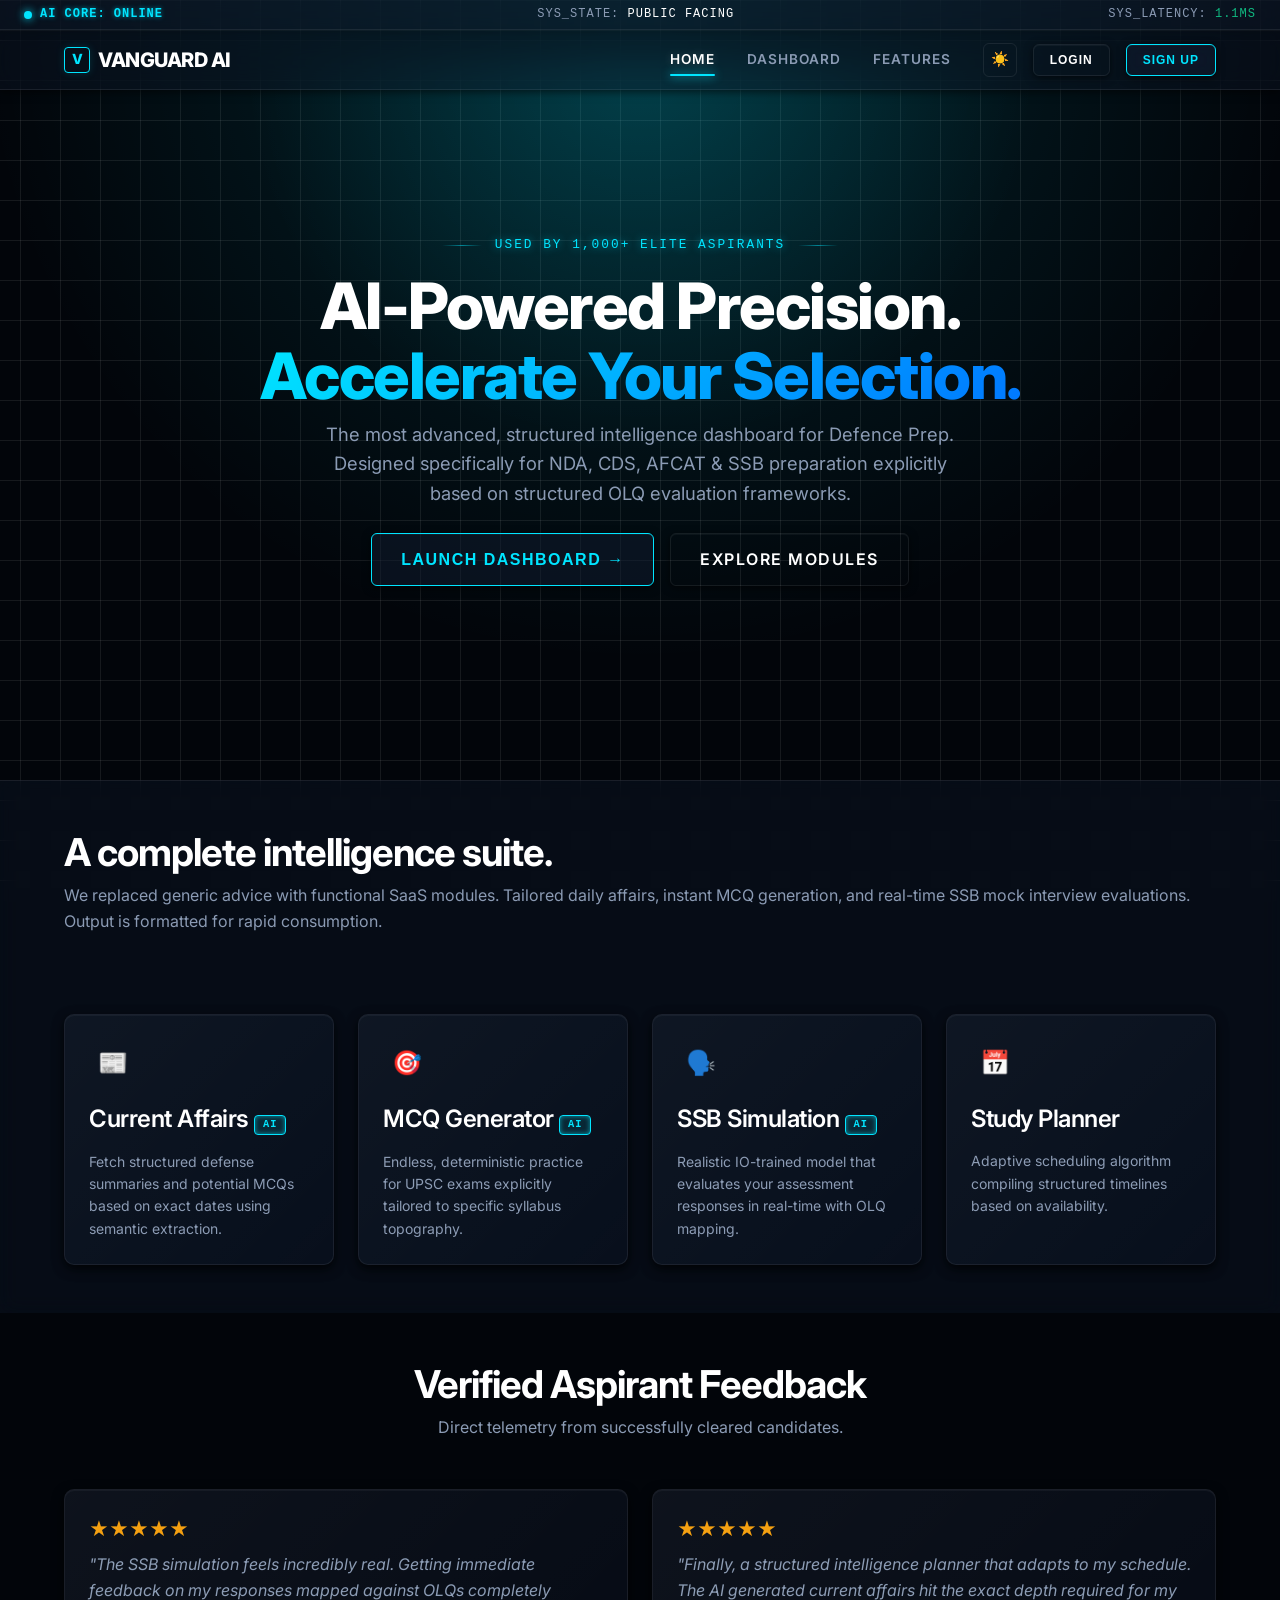
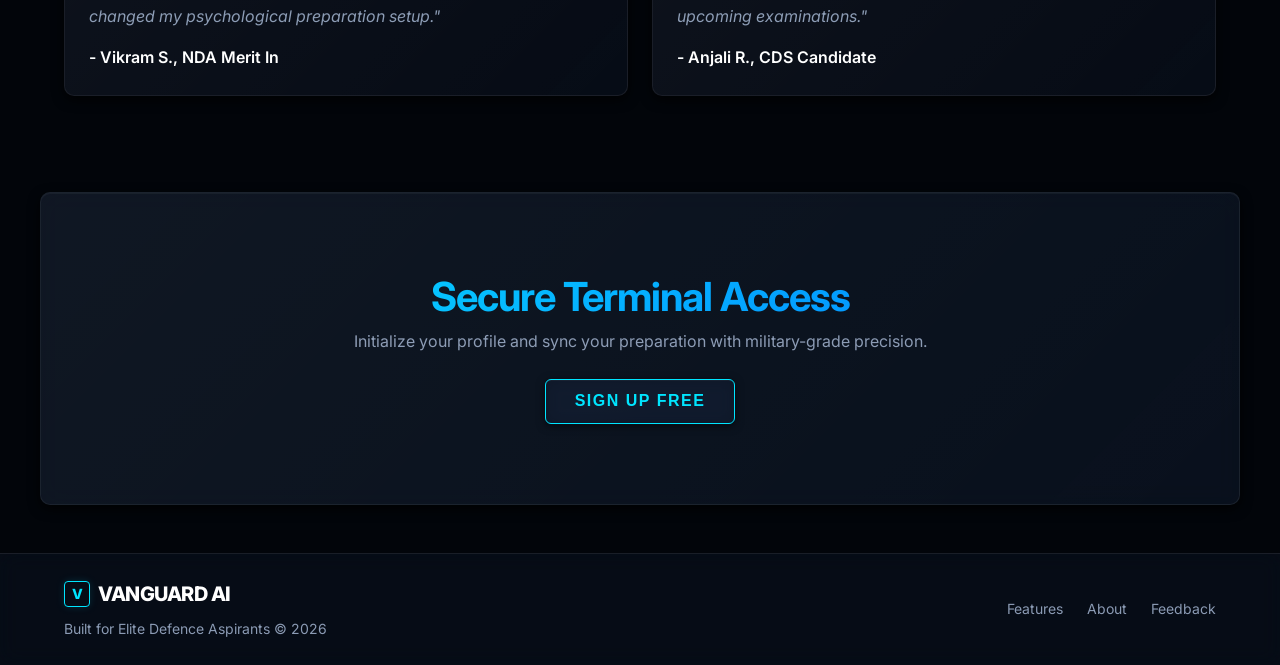
==== index.html @ e6aac175 "added full website files" ====
<!DOCTYPE html>
<html lang="en" data-theme="dark">
<head>
    <meta charset="UTF-8">
    <meta name="viewport" content="width=device-width, initial-scale=1.0">
    <title>Vanguard AI - SaaS Product</title>
    <meta name="description" content="AI-Powered Defence Exam Preparation dashboard.">
    <!-- Google Fonts -->
    <link rel="preconnect" href="https://fonts.googleapis.com">
    <link rel="preconnect" href="https://fonts.gstatic.com" crossorigin>
    <link href="https://fonts.googleapis.com/css2?family=Inter:wght@400;500;600;700;800&display=swap" rel="stylesheet">
    <link rel="stylesheet" href="css/style.css">
    <link rel="stylesheet" href="css/components.css">
    <!-- We will use a dedicated auth.css or append to components.css for modal styles -->
    <script>
        const theme = localStorage.getItem('vanguard_theme') || 'dark';
        document.documentElement.setAttribute('data-theme', theme);
    </script>
</head>
<body>
    <!-- System Status Bar -->
    <div class="system-status-bar" id="sys-status-bar">
        <div class="status-indicator">
            <div class="status-dot"></div>
            AI CORE: ONLINE
        </div>
        <div id="top-bar-mode">SYS_STATE: <span style="color: #fff">PUBLIC FACING</span></div>
        <div>SYS_LATENCY: <span style="color:var(--color-success)">1.1MS</span></div>
    </div>

    <header class="navbar">
        <div class="container navbar-inner">
            <a href="index.html" class="logo">
                <span class="logo-icon">V</span> Vanguard AI
            </a>
            <div class="flex-center" style="gap: 2rem;">
                <nav class="nav-links">
                    <a href="index.html" class="active">Home</a>
                    <a href="#" onclick="openAuthModal('login')">Dashboard</a>
                    <a href="#features">Features</a>
                </nav>
                <div class="flex-center" style="gap: 1rem;">
                    <button id="theme-toggle" class="theme-toggle-btn" aria-label="Toggle Dark/Light Mode">☀️</button>
                    <button onclick="openAuthModal('login')" class="btn btn-outline btn-sm">Login</button>
                    <button onclick="openAuthModal('signup')" class="btn btn-primary btn-sm">Sign Up</button>
                    <button class="menu-toggle" aria-label="Toggle menu" id="mobile-menu-btn">
                        <span></span><span></span><span></span>
                    </button>
                </div>
            </div>
        </div>
    </header>

    <!-- Mobile Nav -->
    <nav class="nav-mobile" id="mobile-nav">
        <a href="index.html" class="active">Home</a>
        <a href="#features">Features</a>
        <button onclick="openAuthModal('login')" class="btn btn-outline mt-sm text-center">Login</button>
    </nav>

    <!-- AUTHENTICATION & ONBOARDING MODALS -->
    <div id="auth-overlay" class="auth-overlay hidden">
        
        <!-- Login Modal -->
        <div id="login-modal" class="auth-modal card hidden">
            <button class="modal-close" onclick="closeAuthModal()">✕</button>
            <h2 class="text-gradient text-center" style="font-size: 2rem;">Access Terminal</h2>
            <p class="text-muted text-center mb-md text-sm">Secure authorization required.</p>
            <form id="login-form">
                <div class="form-group">
                    <label class="form-label" for="login-name">Applicant Name</label>
                    <input type="text" id="login-name" class="form-control" placeholder="Enter your registered name" required>
                </div>
                <button type="submit" class="btn btn-primary" style="width: 100%;">Authenticate &rarr;</button>
            </form>
            <p class="text-center text-sm text-muted mt-sm">Don't have clearance? <a href="#" class="text-accent" onclick="switchModal('signup')">Request Access</a></p>
        </div>

        <!-- Signup Modal (Step 1: Bio) -->
        <div id="signup-modal" class="auth-modal card hidden">
            <button class="modal-close" onclick="closeAuthModal()">✕</button>
            <div class="onboarding-progress">
                <div class="progress-step active"></div>
                <div class="progress-step"></div>
                <div class="progress-step"></div>
            </div>
            <h2 class="text-gradient text-center" style="font-size: 1.8rem;">Initialize Profile</h2>
            <p class="text-muted text-center mb-md text-sm">Step 1: Identity & Target Authorization</p>
            <form id="signup-form">
                <div class="form-group">
                    <label class="form-label" for="signup-name">Applicant Name</label>
                    <input type="text" id="signup-name" class="form-control" placeholder="Vikram S." required>
                </div>
                <div class="form-group">
                    <label class="form-label" for="signup-exam">Primary Target Exam</label>
                    <select id="signup-exam" class="form-control">
                        <option>NDA</option>
                        <option>CDS</option>
                        <option>AFCAT</option>
                        <option>CAPF</option>
                    </select>
                </div>
                <div class="form-group mt-sm text-right">
                    <button type="button" class="btn btn-primary" onclick="nextOnboardingStep(2)">Proceed &rarr;</button>
                </div>
            </form>
            <p class="text-center text-sm text-muted mt-sm">Already active? <a href="#" class="text-accent" onclick="switchModal('login')">Authenticate</a></p>
        </div>

        <!-- Signup Modal (Step 2: Focus & Level) -->
        <div id="onboarding-step-2" class="auth-modal card hidden">
            <button class="modal-close" onclick="closeAuthModal()">✕</button>
            <div class="onboarding-progress">
                <div class="progress-step active"></div>
                <div class="progress-step active"></div>
                <div class="progress-step"></div>
            </div>
            <h2 class="text-gradient text-center" style="font-size: 1.8rem;">Parameters</h2>
            <p class="text-muted text-center mb-md text-sm">Step 2: Current Level & Focus Area</p>
            
            <div class="form-group">
                <label class="form-label">Current Proficiency Level</label>
                <select id="signup-level" class="form-control">
                    <option>Beginner (Just starting)</option>
                    <option>Intermediate (Prepared somewhat)</option>
                    <option>Advanced (Testing phase)</option>
                </select>
            </div>
            <div class="form-group">
                <label class="form-label">Primary Goal Focus</label>
                <select id="signup-focus" class="form-control">
                    <option>Written Exam Supremacy</option>
                    <option>SSB Interview Mastery</option>
                    <option>Balanced Preparation</option>
                </select>
            </div>
            <div class="flex-between mt-sm">
                <button type="button" class="btn btn-outline" onclick="nextOnboardingStep(1)">&larr; Back</button>
                <button type="button" class="btn btn-primary" onclick="nextOnboardingStep(3)">Proceed &rarr;</button>
            </div>
        </div>

        <!-- Signup Modal (Step 3: Finish) -->
        <div id="onboarding-step-3" class="auth-modal card hidden">
            <div class="onboarding-progress">
                <div class="progress-step active"></div>
                <div class="progress-step active"></div>
                <div class="progress-step active"></div>
            </div>
            <h2 class="text-gradient text-center" style="font-size: 1.8rem;">Finalize Sync</h2>
            <p class="text-muted text-center mb-md text-sm">Step 3: Daily Commitment</p>
            
            <div class="form-group">
                <label class="form-label">Study Commitment (Hours/Day)</label>
                <input type="number" id="signup-time" class="form-control" placeholder="e.g. 4" min="1" max="16" value="4">
            </div>
            <div class="flex-between mt-sm">
                <button type="button" class="btn btn-outline" onclick="nextOnboardingStep(2)">&larr; Back</button>
                <button type="button" class="btn btn-primary" onclick="finalizeSignup()">Launch System &rarr;</button>
            </div>
        </div>

        <!-- Loading / Redirect State -->
        <div id="auth-loader" class="auth-modal card hidden text-center" style="padding: var(--space-xl) var(--space-md);">
            <div class="futuristic-loader-container" style="gap: 1rem;">
                <div class="hex-spinner" style="margin: 0 auto;"></div>
                <h3 id="auth-status-text" class="text-accent" style="margin-top: 1.5rem; letter-spacing: 2px;">Setting up your dashboard<span class="loader-dots"></span></h3>
            </div>
        </div>

    </div>

    <main class="min-h-screen">
        <!-- Hero Section -->
        <section class="section hero-wrapper flex-center" style="min-height: 80vh;">
            <div class="hero-glow"></div>
            <div class="container text-center fade-in-section">
                <!-- Trust & Credibility -->
                <div class="trust-line fade-in-section">Used by 1,000+ Elite Aspirants</div>
                
                <h1 class="hero-title fade-in-section" style="transition-delay: 100ms;">
                    AI-Powered Precision.<br>
                    <span class="text-gradient">Accelerate Your Selection.</span>
                </h1>
                
                <p class="hero-subtitle fade-in-section" style="transition-delay: 200ms;">
                    The most advanced, structured intelligence dashboard for Defence Prep. Designed specifically for NDA, CDS, AFCAT & SSB preparation explicitly based on structured OLQ evaluation frameworks.
                </p>
                
                <div class="fade-in-section" style="transition-delay: 300ms; margin-bottom: var(--space-xl); display: flex; gap: 1rem; justify-content: center;">
                    <button onclick="openAuthModal('signup')" class="btn btn-primary btn-lg">Launch Dashboard &rarr;</button>
                    <a href="#features" class="btn btn-outline btn-lg">Explore Modules</a>
                </div>
            </div>
        </section>

        <!-- Product Preview / Modules -->
        <section id="features" class="section bg-light border-top">
            <div class="container fade-in-section">
                <div class="split-layout align-center mb-xl">
                    <div class="split-col">
                        <h2 class="section-title">A complete intelligence suite.</h2>
                        <p class="text-muted">We replaced generic advice with functional SaaS modules. Tailored daily affairs, instant MCQ generation, and real-time SSB mock interview evaluations. Output is formatted for rapid consumption.</p>
                    </div>
                </div>

                <div class="grid grid-4 fade-in-section">
                    <div class="card card-hover" onclick="openAuthModal('login')">
                        <div class="icon-wrapper module-icon mb-sm">📰</div>
                        <h3>Current Affairs <span class="badge badge-beta">AI</span></h3>
                        <p class="text-muted text-sm mt-sm">Fetch structured defense summaries and potential MCQs based on exact dates using semantic extraction.</p>
                    </div>
                    
                    <div class="card card-hover" onclick="openAuthModal('login')">
                        <div class="icon-wrapper module-icon mb-sm">🎯</div>
                        <h3>MCQ Generator <span class="badge badge-beta">AI</span></h3>
                        <p class="text-muted text-sm mt-sm">Endless, deterministic practice for UPSC exams explicitly tailored to specific syllabus topography.</p>
                    </div>
                    
                    <div class="card card-hover" onclick="openAuthModal('login')">
                        <div class="icon-wrapper module-icon mb-sm">🗣️</div>
                        <h3>SSB Simulation <span class="badge badge-beta">AI</span></h3>
                        <p class="text-muted text-sm mt-sm">Realistic IO-trained model that evaluates your assessment responses in real-time with OLQ mapping.</p>
                    </div>
                    
                    <div class="card card-hover" onclick="openAuthModal('login')">
                        <div class="icon-wrapper module-icon mb-sm">📅</div>
                        <h3>Study Planner</h3>
                        <p class="text-muted text-sm mt-sm">Adaptive scheduling algorithm compiling structured timelines based on availability.</p>
                    </div>
                </div>
            </div>
        </section>

        <!-- Testimonials (Trust & Credibility) -->
        <section class="section text-center">
            <div class="container fade-in-section">
                <div class="mb-lg">
                    <h2 class="section-title">Verified Aspirant Feedback</h2>
                    <p class="text-muted">Direct telemetry from successfully cleared candidates.</p>
                </div>
                <div class="grid grid-2 text-left">
                    <div class="card border-top">
                        <div style="color: var(--color-warning); font-size: 1.2rem; margin-bottom: 0.5rem;">★★★★★</div>
                        <p class="text-muted" style="font-size: 1rem; font-style: italic; margin-bottom: 1rem;">"The SSB simulation feels incredibly real. Getting immediate feedback on my responses mapped against OLQs completely changed my psychological preparation setup."</p>
                        <p class="text-text font-weight-600">- Vikram S., NDA Merit In</p>
                    </div>
                    <div class="card border-top">
                        <div style="color: var(--color-warning); font-size: 1.2rem; margin-bottom: 0.5rem;">★★★★★</div>
                        <p class="text-muted" style="font-size: 1rem; font-style: italic; margin-bottom: 1rem;">"Finally, a structured intelligence planner that adapts to my schedule. The AI generated current affairs hit the exact depth required for my upcoming examinations."</p>
                        <p class="text-text font-weight-600">- Anjali R., CDS Candidate</p>
                    </div>
                </div>
            </div>
        </section>
        
        <!-- Final CTA -->
        <section class="section text-center">
            <div class="container fade-in-section card" style="padding: var(--space-xl) var(--space-sm); border: 1px solid var(--color-border); background: var(--color-primary-light);">
                <h2 class="section-title text-gradient" style="font-size: 2.5rem;">Secure Terminal Access</h2>
                <p class="text-muted max-w-lg mx-auto mb-md">Initialize your profile and sync your preparation with military-grade precision.</p>
                <div>
                    <button onclick="openAuthModal('signup')" class="btn btn-primary btn-lg">Sign Up Free</button>
                </div>
            </div>
        </section>
    </main>

    <footer class="footer">
        <div class="container flex-between" style="flex-wrap: wrap; gap: var(--space-md);">
            <div>
                <a href="index.html" class="logo" style="margin-bottom: 0.5rem;">
                    <span class="logo-icon">V</span> Vanguard AI
                </a>
                <p class="text-muted text-sm border-0">Built for Elite Defence Aspirants &copy; 2026</p>
            </div>
            <div class="flex-center" style="gap: 1.5rem;">
                <a href="#features" class="text-muted text-sm">Features</a>
                <a href="about.html" class="text-muted text-sm">About</a>
                <a href="feedback.html" class="text-muted text-sm">Feedback</a>
            </div>
        </div>
    </footer>

    <script src="js/auth.js"></script>
    <script>
        // Modal & Navigation Logic specifically for landing page setup
        // Uses Auth controller from auth.js
        document.addEventListener('DOMContentLoaded', () => {
            // Check if user is already logged in, change CTA buttons if so
            const user = window.VanguardAuth.getUser();
            if(user) {
                // Adjust navbar
                const dashLinks = document.querySelectorAll('a[onclick*="openAuthModal"], button[onclick*="openAuthModal"]');
                dashLinks.forEach(link => {
                    link.onclick = null;
                    if(link.tagName === 'A') {
                        link.href = 'features.html';
                        if(link.textContent.includes('Dashboard')) link.textContent = 'Enter System';
                    } else if(link.tagName === 'BUTTON') {
                        link.onclick = () => window.location.href = 'features.html';
                        link.textContent = 'Enter Dashboard';
                    }
                });
            }
        });

        const overlay = document.getElementById('auth-overlay');
        const loginModal = document.getElementById('login-modal');
        const signupModal = document.getElementById('signup-modal');
        const step2Modal = document.getElementById('onboarding-step-2');
        const step3Modal = document.getElementById('onboarding-step-3');
        const loaderModal = document.getElementById('auth-loader');

        function openAuthModal(type) {
            overlay.classList.remove('hidden');
            hideAllModals();
            if (type === 'login') loginModal.classList.remove('hidden');
            if (type === 'signup') signupModal.classList.remove('hidden');
        }

        function closeAuthModal() {
            overlay.classList.add('hidden');
            hideAllModals();
        }

        function switchModal(type) {
            hideAllModals();
            if (type === 'login') loginModal.classList.remove('hidden');
            if (type === 'signup') signupModal.classList.remove('hidden');
        }

        function hideAllModals() {
            loginModal.classList.add('hidden');
            signupModal.classList.add('hidden');
            step2Modal.classList.add('hidden');
            step3Modal.classList.add('hidden');
            loaderModal.classList.add('hidden');
        }

        function nextOnboardingStep(step) {
            hideAllModals();
            if (step === 1) signupModal.classList.remove('hidden');
            if (step === 2) step2Modal.classList.remove('hidden');
            if (step === 3) step3Modal.classList.remove('hidden');
        }

        function finalizeSignup() {
            const name = document.getElementById('signup-name').value || 'Aspirant';
            const exam = document.getElementById('signup-exam').value || 'NDA';
            const level = document.getElementById('signup-level').value || 'Intermediate';
            const focus = document.getElementById('signup-focus').value || 'Written Exam';
            const time = document.getElementById('signup-time').value || 4;

            const userData = {
                name: name,
                exam: exam,
                level: level,
                goal: focus,
                studyTime: time,
                lastModule: null
            };

            window.VanguardAuth.signup(userData);
            
            hideAllModals();
            window.VanguardAuth.redirectWithLoading('features.html', 'auth-overlay', 'auth-status-text', () => {
                loaderModal.classList.remove('hidden');
            });
        }

        document.getElementById('login-form').addEventListener('submit', (e) => {
            e.preventDefault();
            const name = document.getElementById('login-name').value;
            if(window.VanguardAuth.login(name)) {
                hideAllModals();
                window.VanguardAuth.redirectWithLoading('features.html', 'auth-overlay', 'auth-status-text', () => {
                   loaderModal.classList.remove('hidden');
                });
            } else {
                alert('No profile found. Re-routing to initialization.');
                switchModal('signup');
            }
        });
        
    </script>
    <script src="js/main.js"></script>
</body>
</html>
---- css/style.css ----
/* Vanguard AI Prep - Premium Global Styles */

:root {
    /* Colors - Dark Mode Default (Premium Defence AI SaaS) */
    --color-primary: #040914; 
    --color-primary-light: rgba(16, 28, 49, 0.5); 
    --color-primary-lighter: rgba(26, 44, 73, 0.7);
    
    --color-accent: #00E5FF;
    --color-accent-hover: #33e9ff;
    --color-accent-glow: rgba(0, 229, 255, 0.6); 
    --color-accent-glow-subtle: rgba(0, 229, 255, 0.15); 
    
    --color-bg: #02050a;
    --color-bg-light: rgba(13, 23, 42, 0.4); 
    
    --color-text: #FFFFFF;
    --color-text-muted: #8B9BB4;
    
    --color-success: #10B981;
    --color-warning: #F59E0B;
    --color-error: #FF3366;
    
    --color-border: rgba(255, 255, 255, 0.08);
    --color-border-active: rgba(0, 229, 255, 0.5);
    
    --gradient-primary: linear-gradient(135deg, var(--color-accent) 0%, #0077FF 100%);
    
    /* Layered 3D Shadows for Dark Theme */
    --shadow-sm: 0 2px 8px rgba(0,0,0,0.6), inset 0 1px 1px rgba(255, 255, 255, 0.05);
    --shadow-md: 0 4px 12px rgba(0,0,0,0.8), inset 0 1px 1px rgba(255, 255, 255, 0.05);
    --shadow-lg: 0 15px 35px rgba(0,0,0,0.9), inset 0 1px 1px rgba(255, 255, 255, 0.05);
    
    /* Neon Glows */
    --glow-active: 0 0 15px var(--color-accent-glow-subtle), inset 0 0 10px rgba(0, 229, 255, 0.1);
    --glow-btn: 0 0 15px var(--color-accent-glow);

    /* Typography */
    --font-primary: 'Inter', -apple-system, BlinkMacSystemFont, "Segoe UI", Roboto, Helvetica, Arial, sans-serif;
    --font-mono: 'JetBrains Mono', 'Courier New', Courier, monospace;
    
    /* Spacing */
    --space-xs: 0.5rem;
    --space-sm: 1rem;
    --space-md: 1.5rem;
    --space-lg: 3rem;
    --space-xl: 5rem;
    --radius-sm: 6px;
    --radius-md: 10px;
    --radius-lg: 14px;
}

/* Light Theme Enhancements */
[data-theme="light"] {
    --color-primary: #F8FAFC; 
    --color-primary-light: rgba(255, 255, 255, 0.8);
    --color-primary-lighter: rgba(241, 245, 249, 0.9);
    
    --color-accent: #0077FF;
    --color-accent-hover: #0055CC;
    --color-accent-glow: rgba(0, 119, 255, 0.4); 
    --color-accent-glow-subtle: rgba(0, 119, 255, 0.1); 
    
    --color-bg: #F1F5F9;
    --color-bg-light: rgba(255, 255, 255, 0.6); 
    
    --color-text: #0F172A;
    --color-text-muted: #64748B;
    
    --color-border: rgba(0, 0, 0, 0.08);
    --color-border-active: rgba(0, 119, 255, 0.4);
    
    --shadow-sm: 0 2px 8px rgba(0,0,0,0.05), inset 0 1px 1px rgba(255, 255, 255, 1);
    --shadow-md: 0 4px 12px rgba(0,0,0,0.08), inset 0 1px 1px rgba(255, 255, 255, 1);
    --shadow-lg: 0 15px 35px rgba(0,0,0,0.1), inset 0 1px 1px rgba(255, 255, 255, 1);
    
    --glow-active: 0 0 15px var(--color-accent-glow-subtle), inset 0 0 10px rgba(0, 119, 255, 0.05);
}

/* Base Reset & Smooth Scroll */
html { scroll-behavior: smooth; }
*, *::before, *::after { box-sizing: border-box; margin: 0; padding: 0; }

body {
    font-family: var(--font-primary);
    background-color: var(--color-bg);
    color: var(--color-text);
    line-height: 1.6; /* Improved readability */
    -webkit-font-smoothing: antialiased;
    overflow-x: hidden;
    padding-top: 60px;
    
    /* Tech Grid Background (Adapts via CSS filters or transparency) */
    background-image: 
        radial-gradient(circle at 50% 0%, var(--color-accent-glow-subtle) 0%, transparent 60%),
        linear-gradient(var(--color-border) 1px, transparent 1px),
        linear-gradient(90deg, var(--color-border) 1px, transparent 1px);
    background-size: 100% 100%, 40px 40px, 40px 40px;
    background-attachment: fixed;
    background-position: top center;
    transition: background-color 0.4s ease, color 0.4s ease;
}

/* Utilities */
.container {
    width: 100%;
    max-width: 1200px;
    margin: 0 auto;
    padding: 0 var(--space-md);
    position: relative;
    z-index: 2;
}

.text-center { text-align: center; }
.text-left { text-align: left; }
.text-right { text-align: right; }
.text-accent { color: var(--color-accent); text-shadow: 0 0 8px var(--color-accent-glow-subtle); }
.text-gradient {
    background: var(--gradient-primary);
    -webkit-background-clip: text;
    -webkit-text-fill-color: transparent;
    background-clip: text;
}
.text-muted { color: var(--color-text-muted); }
.text-sm { font-size: 0.875rem; }
.font-mono { font-family: var(--font-mono); font-size: 0.9em; }
.font-weight-600 { font-weight: 600; }

.bg-light { background-color: var(--color-bg-light); backdrop-filter: blur(10px); -webkit-backdrop-filter: blur(10px); }

.mt-sm { margin-top: var(--space-sm); }
.mt-md { margin-top: var(--space-md); }
.mt-lg { margin-top: var(--space-lg); }
.mb-xs { margin-bottom: var(--space-xs); }
.mb-sm { margin-bottom: var(--space-sm); }
.mb-md { margin-bottom: var(--space-md); }
.mb-lg { margin-bottom: var(--space-lg); }
.mb-xl { margin-bottom: var(--space-xl); }

.mx-auto { margin-left: auto; margin-right: auto; }
.max-w-lg { max-width: 800px; }

.section { padding: var(--space-lg) 0; position: relative; }

.min-h-screen { min-height: calc(100vh - 60px); display: flex; flex-direction: column; }

.flex-center { display: flex; align-items: center; justify-content: center; }
.flex-between { display: flex; align-items: center; justify-content: space-between; }

/* Premium Typography Hierarchy */
h1 { font-weight: 800; font-size: clamp(2.5rem, 5vw, 4rem); line-height: 1.1; margin-bottom: var(--space-xs); letter-spacing: -1.5px; }
h2 { font-weight: 700; font-size: clamp(1.8rem, 3vw, 2.5rem); line-height: 1.2; margin-bottom: var(--space-xs); letter-spacing: -1px; }
h3 { font-weight: 600; font-size: 1.5rem; line-height: 1.3; margin-bottom: var(--space-xs); letter-spacing: -0.5px; }
h4, h5, h6 { font-weight: 600; line-height: 1.4; margin-bottom: var(--space-xs); }

a { text-decoration: none; color: inherit; transition: color 0.2s ease, text-shadow 0.2s ease; }

/* Layouts */
.grid { display: grid; gap: var(--space-md); }
.grid-2 { grid-template-columns: 1fr; }
.grid-3 { grid-template-columns: 1fr; }
.grid-4 { grid-template-columns: 1fr; }

@media (min-width: 768px) {
    .grid-2 { grid-template-columns: repeat(2, 1fr); }
    .grid-3 { grid-template-columns: repeat(3, 1fr); }
    .grid-4 { grid-template-columns: repeat(2, 1fr); }
}

@media (min-width: 1024px) {
    .grid-4 { grid-template-columns: repeat(4, 1fr); }
}

.split-layout { display: flex; flex-direction: column; gap: var(--space-md); }
@media (min-width: 768px) {
    .split-layout { flex-direction: row; align-items: stretch; }
    .split-col { flex: 1; }
}
.align-center { align-items: center; }

/* Interactivity & Animations */
.fade-in-section {
    opacity: 0;
    transform: translateY(15px);
    transition: opacity 0.6s ease-out, transform 0.6s cubic-bezier(0.2, 0.8, 0.2, 1);
    will-change: opacity, transform;
}
.fade-in-section.is-visible {
    opacity: 1;
    transform: none;
}

/* Dividers */
.divider {
    height: 1px;
    background: linear-gradient(90deg, transparent, var(--color-border), transparent);
    width: 100%;
}
.border-top { border-top: 1px solid var(--color-border); }
---- css/components.css ----
/* Vanguard AI Prep - Premium Components */

/* System Status Bar */
.system-status-bar { width: 100%; height: 30px; background: var(--color-primary-light); backdrop-filter: blur(12px); border-bottom: 1px solid var(--color-border); display: flex; align-items: center; justify-content: space-between; padding: 0 var(--space-md); font-size: 0.75rem; font-family: var(--font-mono); color: var(--color-text-muted); letter-spacing: 1px; text-transform: uppercase; z-index: 1001; position: fixed; top: 0; left: 0; right: 0; box-shadow: 0 1px 10px rgba(0,0,0,0.2); }
.status-indicator { display: flex; align-items: center; gap: 8px; font-weight: 600; color: var(--color-accent); text-shadow: 0 0 5px var(--color-accent-glow); }
.status-dot { width: 8px; height: 8px; border-radius: 50%; background: var(--color-accent); box-shadow: 0 0 8px var(--color-accent); animation: pulse-slow 2s infinite; }
@keyframes pulse-slow { 0%, 100% { transform: scale(1); opacity: 0.8; } 50% { transform: scale(1.2); opacity: 1; box-shadow: 0 0 12px var(--color-accent); } }

/* Navbar */
.navbar { position: fixed; top: 30px; left: 0; right: 0; height: 60px; background-color: var(--color-bg-light); backdrop-filter: blur(16px); -webkit-backdrop-filter: blur(16px); border-bottom: 1px solid var(--color-border); z-index: 1000; display: flex; align-items: center; transition: background-color 0.3s ease, border-color 0.3s ease; box-shadow: var(--shadow-sm); }
.navbar-inner { display: flex; justify-content: space-between; align-items: center; width: 100%; }

.logo { font-size: 1.25rem; font-weight: 800; color: var(--color-text); display: flex; align-items: center; gap: 0.5rem; letter-spacing: -0.5px; text-transform: uppercase; }
.logo-icon { width: 26px; height: 26px; background: transparent; border: 1px solid var(--color-accent); border-radius: 4px; display: flex; align-items: center; justify-content: center; color: var(--color-accent); font-size: 14px; box-shadow: 0 0 8px var(--color-accent-glow-subtle); }

.nav-links { display: none; gap: 2rem; align-items: center; }
@media (min-width: 768px) { .nav-links { display: flex; } }
.nav-links a { font-weight: 600; font-size: 0.85rem; color: var(--color-text-muted); position: relative; text-transform: uppercase; letter-spacing: 1px; transition: color 0.3s ease; }
.nav-links a:hover, .nav-links a.active { color: var(--color-text); text-shadow: 0 0 10px rgba(255,255,255,0.2); }
.nav-links a.active::after { content: ''; position: absolute; bottom: -6px; left: 0; width: 100%; height: 2px; background: var(--color-accent); border-radius: 2px; box-shadow: 0 0 10px var(--color-accent); }

.menu-toggle { display: flex; background: transparent; border: none; cursor: pointer; width: 22px; height: 20px; flex-direction: column; justify-content: space-around; padding: 0; }
.menu-toggle span { display: block; width: 100%; height: 2px; background-color: var(--color-accent); transition: all 0.3s ease; }
@media (min-width: 768px) { .menu-toggle { display: none; } }
.nav-mobile { position: fixed; top: 90px; left: 0; right: 0; bottom: 0; background: var(--color-bg-light); backdrop-filter: blur(20px); padding: var(--space-md); display: flex; flex-direction: column; gap: 1rem; transform: translateY(-10px); opacity: 0; pointer-events: none; transition: all 0.3s ease; z-index: 999; }
.nav-mobile.open { transform: translateY(0); opacity: 1; pointer-events: auto; }
.nav-mobile a { font-weight: 600; font-size: 1.1rem; color: var(--color-text); padding: 0.5rem 0; border-bottom: 1px solid var(--color-border); text-transform: uppercase; letter-spacing: 2px; }

/* Theme Toggle (Re-activated) */
.theme-toggle-btn { background: transparent; border: 1px solid var(--color-border); color: var(--color-text); width: 34px; height: 34px; border-radius: var(--radius-sm); display: flex; align-items: center; justify-content: center; cursor: pointer; transition: all 0.2s ease; font-size: 0.9rem; }
.theme-toggle-btn:hover { background: var(--color-primary-light); border-color: var(--color-accent); box-shadow: inset 0 0 10px var(--color-accent-glow-subtle); color: var(--color-accent); transform: scale(1.05); }

/* Buttons */
.btn { display: inline-flex; align-items: center; justify-content: center; gap: 0.5rem; padding: 0.6rem 1.4rem; border-radius: var(--radius-sm); font-weight: 600; font-size: 0.85rem; text-transform: uppercase; letter-spacing: 1px; cursor: pointer; transition: all 0.3s cubic-bezier(0.2, 0.8, 0.2, 1); border: 1px solid transparent; box-shadow: var(--shadow-sm); }
.btn-primary { background: var(--color-primary-light); color: var(--color-accent); border: 1px solid var(--color-accent); backdrop-filter: blur(8px); }
.btn-primary:hover { font-weight: 700; color: #fff; background: var(--color-accent); box-shadow: var(--glow-btn); transform: scale(1.03) translateY(-1px); }
.btn-outline { background-color: transparent; color: var(--color-text); border: 1px solid var(--color-border); }
.btn-outline:hover { background-color: var(--color-primary-light); border-color: var(--color-accent); color: var(--color-accent); box-shadow: inset 0 0 10px var(--color-accent-glow-subtle); transform: scale(1.02); }
.btn-sm { padding: 0.5rem 1rem; font-size: 0.75rem; }
.btn-lg { padding: 0.8rem 1.8rem; font-size: 1rem; letter-spacing: 1.5px; }

/* Cards & Glassmorphism Depth */
.card { background: var(--color-bg-light); backdrop-filter: blur(12px); -webkit-backdrop-filter: blur(12px); border: 1px solid var(--color-border); border-radius: var(--radius-md); padding: var(--space-md); position: relative; overflow: hidden; box-shadow: var(--shadow-md); transition: all 0.3s cubic-bezier(0.2, 0.8, 0.2, 1); }
.card::before { content: ''; position: absolute; inset: 0; background: linear-gradient(135deg, rgba(255,255,255,0.03) 0%, transparent 100%); pointer-events: none; }
.card-hover { cursor: pointer; }
.card-hover:hover { transform: translateY(-4px) scale(1.01); border-color: var(--color-accent); box-shadow: var(--shadow-lg), var(--glow-active); background: var(--color-primary-lighter); }

/* AUTHENTICATION & ONBOARDING MODALS */
.auth-overlay { position: fixed; inset: 0; background: rgba(0, 0, 0, 0.8); backdrop-filter: blur(10px); z-index: 9999; display: flex; align-items: center; justify-content: center; opacity: 1; transition: opacity 0.3s ease; }
.auth-overlay.hidden { opacity: 0; pointer-events: none; }
.auth-modal { width: 100%; max-width: 500px; position: relative; margin: var(--space-md); animation: modal-pop 0.4s cubic-bezier(0.2, 0.8, 0.2, 1); background: var(--color-primary-light); border: 1px solid var(--color-accent); box-shadow: var(--shadow-lg), var(--glow-btn); }
@keyframes modal-pop { 0% { opacity: 0; transform: scale(0.95) translateY(20px); } }
.modal-close { position: absolute; top: var(--space-sm); right: var(--space-sm); background: transparent; border: none; color: var(--color-text-muted); padding: 5px 10px; cursor: pointer; font-size: 1.2rem; transition: color 0.2s ease; border-radius: var(--radius-sm); }
.modal-close:hover { color: var(--color-error); background: rgba(255,51,102,0.1); }
.onboarding-progress { display: flex; gap: 10px; justify-content: center; margin-bottom: var(--space-md); }
.progress-step { height: 4px; flex: 1; background: var(--color-border); border-radius: 2px; transition: background 0.3s ease; }
.progress-step.active { background: var(--color-accent); box-shadow: 0 0 8px var(--color-accent-glow); }

/* User Personalization Section */
.user-welcome-section { background: var(--color-bg-light); border: 1px solid var(--color-border); border-radius: var(--radius-md); padding: var(--space-md); margin-bottom: var(--space-md); display: flex; flex-direction: column; gap: var(--space-sm); }
@media (min-width: 768px) { .user-welcome-section { flex-direction: row; justify-content: space-between; align-items: center; } }
.user-meta-tags { display: flex; gap: var(--space-xs); flex-wrap: wrap; }
.tag { font-family: var(--font-mono); font-size: 0.75rem; padding: 4px 8px; border: 1px solid var(--color-border); border-radius: var(--radius-sm); background: rgba(255,255,255,0.05); color: var(--color-text-muted); letter-spacing: 0.5px; }
.tag.target { color: var(--color-accent); border-color: var(--color-accent); background: rgba(0,229,255,0.1); box-shadow: inset 0 0 5px var(--color-accent-glow-subtle); }

/* Dashboard Layout */
.dashboard-layout { display: flex; flex-direction: column; gap: var(--space-md); }
@media (min-width: 1024px) { .dashboard-layout { flex-direction: row; align-items: flex-start; } }
.dashboard-sidebar { width: 100%; display: flex; flex-direction: column; gap: var(--space-xs); }
@media (min-width: 1024px) { .dashboard-sidebar { width: 280px; flex-shrink: 0; } }

/* Main Panels - Glass Floating Modules */
.dashboard-panel { flex: 1; background: var(--color-primary-light); backdrop-filter: blur(16px); -webkit-backdrop-filter: blur(16px); border: 1px solid var(--color-border); border-radius: var(--radius-md); min-height: 550px; display: flex; flex-direction: column; overflow: hidden; box-shadow: var(--shadow-lg); transition: border-color 0.3s ease; }
.dashboard-panel:focus-within { border-color: var(--color-border-active); box-shadow: var(--shadow-lg), 0 0 20px var(--color-accent-glow-subtle); }
.panel-header { padding: var(--space-sm) var(--space-md); border-bottom: 1px solid var(--color-border); display: flex; align-items: center; justify-content: space-between; background: rgba(0,0,0,0.2); }
.panel-body { padding: var(--space-md); flex: 1; display: flex; flex-direction: column; gap: var(--space-md); background: transparent; }
@media (min-width: 768px) { .panel-body { flex-direction: row; } }

/* Sidebar Module Items */
.module-item { padding: var(--space-sm) var(--space-md); border: 1px solid transparent; border-radius: var(--radius-sm); background: transparent; cursor: pointer; transition: all 0.2s cubic-bezier(0.2, 0.8, 0.2, 1); display: flex; align-items: center; justify-content: space-between; gap: var(--space-sm); color: var(--color-text-muted); position: relative; overflow: hidden; }
.module-item::before { content: ''; position: absolute; left: 0; top: 0; bottom: 0; width: 0; background: var(--color-accent); transition: width 0.2s ease; opacity: 0; box-shadow: 0 0 10px var(--color-accent); }
.module-item:hover { background: rgba(255,255,255,0.03); color: var(--color-text); transform: translateX(4px); }
.module-item.active { background: rgba(0, 229, 255, 0.05); color: var(--color-accent); text-shadow: 0 0 8px var(--color-accent-glow-subtle); border-color: rgba(0, 229, 255, 0.2); font-weight: 600; box-shadow: inset 15px 0 25px -15px var(--color-accent-glow); }
.module-item.active::before { width: 3px; opacity: 1; }
.module-title { display: flex; align-items: center; gap: 0.8rem; font-size: 0.9rem; letter-spacing: 0.5px; text-transform: uppercase; margin: 0; }

/* Icons */
.icon-wrapper { width: 24px; height: 24px; background: transparent; display: flex; align-items: center; justify-content: center; font-size: 14px; flex-shrink: 0; transition: transform 0.3s ease; }
.module-item:hover .icon-wrapper { transform: scale(1.1); color: var(--color-accent); text-shadow: 0 0 10px var(--color-accent); }
.icon-wrapper.lg { width: 44px; height: 44px; font-size: 22px; background: rgba(0, 229, 255, 0.05); border: 1px solid var(--color-border); border-radius: var(--radius-sm); box-shadow: inset 0 0 10px var(--color-accent-glow-subtle); }
.module-icon { width: 48px; height: 48px; font-size: 24px; }

/* Hero Section */
.hero-wrapper { position: relative; overflow: hidden; padding-top: 100px; padding-bottom: 40px; }
.hero-glow { position: absolute; top: 0; left: 50%; transform: translateX(-50%); width: 800px; height: 400px; background: radial-gradient(ellipse at top, var(--color-accent-glow-subtle) 0%, transparent 70%); z-index: -1; pointer-events: none; }
.hero-subtitle { font-size: clamp(1rem, 1.5vw, 1.15rem); color: var(--color-text-muted); max-width: 650px; margin: 0 auto var(--space-md); line-height: 1.6; }
.trust-line { font-family: var(--font-mono); font-size: 0.8rem; text-transform: uppercase; letter-spacing: 2px; color: var(--color-accent); margin-bottom: var(--space-sm); display: flex; align-items: center; justify-content: center; gap: 0.8rem; text-shadow: 0 0 8px var(--color-accent-glow); }
.trust-line::before, .trust-line::after { content: ''; height: 1px; width: 40px; background: linear-gradient(90deg, transparent, var(--color-accent), transparent); opacity: 0.5; }

/* Forms */
.form-group { margin-bottom: var(--space-sm); text-align: left; }
.form-label { display: block; font-weight: 600; margin-bottom: 0.4rem; font-size: 0.75rem; color: var(--color-text-muted); text-transform: uppercase; letter-spacing: 1px; font-family: var(--font-mono); }
.form-control { width: 100%; padding: 0.8rem; border: 1px solid var(--color-border); border-radius: var(--radius-sm); font-family: var(--font-primary); font-size: 0.95rem; color: var(--color-text); background-color: rgba(0,0,0,0.2); transition: all 0.3s ease; box-shadow: inset 0 2px 4px rgba(0,0,0,0.1); }
.form-control::placeholder { color: rgba(100, 116, 139, 0.6); }
.form-control:focus { outline: none; border-color: var(--color-accent); box-shadow: inset 0 2px 4px rgba(0,0,0,0.2), 0 0 0 1px var(--color-accent-glow); background-color: rgba(0, 229, 255, 0.02); }

/* Panel Splits */
.panel-input-side { flex: 1; display: flex; flex-direction: column; padding-right: var(--space-md); border-right: 1px solid var(--color-border); }
.panel-output-side { flex: 1; display: flex; flex-direction: column; padding-left: var(--space-md); }

@media (max-width: 767px) {
    .panel-input-side { padding-right: 0; border-right: none; border-bottom: 1px solid var(--color-border); padding-bottom: var(--space-md); }
    .panel-output-side { padding-left: 0; padding-top: var(--space-md); }
}

/* AI Output Console (Terminal Style) */
.output-area { background-color: rgba(0,0,0,0.3); border: 1px solid var(--color-border); border-radius: var(--radius-sm); padding: var(--space-md); flex: 1; overflow-y: auto; font-size: 0.85rem; display: flex; flex-direction: column; font-family: var(--font-mono); color: var(--color-text); position: relative; box-shadow: inset 0 4px 15px rgba(0,0,0,0.2); }
.output-area.active-processing { border-color: var(--color-border-active); box-shadow: inset 0 4px 15px rgba(0,0,0,0.2), 0 0 10px var(--color-accent-glow-subtle); }
.output-area.empty { justify-content: center; align-items: center; color: rgba(100, 116, 139, 0.5); }

/* JSON Styling in Terminal */
.json-key { color: var(--color-text-muted); font-weight: 500; }
.json-string { color: var(--color-success); }
.json-number { color: var(--color-warning); }
.json-boolean { color: var(--color-error); }
.json-null { color: var(--color-text-muted); font-style: italic; }

pre { margin: 0; white-space: pre-wrap; word-wrap: break-word; line-height: 1.6; }

/* Intelligence Report Formatting (Injected via JS) */
.report-heading { color: var(--color-accent); font-weight: 800; font-size: 1rem; margin-bottom: 8px; border-bottom: 1px solid var(--color-border); padding-bottom: 4px; display: block; letter-spacing: 1px; }
.report-bullet { display: block; margin-bottom: 6px; padding-left: 12px; position: relative; }
.report-bullet::before { content: '>'; position: absolute; left: 0; color: var(--color-accent); }
.report-text { display: block; margin-bottom: 12px; color: var(--color-text); }
.report-meta { display: flex; justify-content: space-between; font-size: 0.75rem; color: var(--color-text-muted); border-bottom: 1px dashed var(--color-border); padding-bottom: 4px; margin-bottom: 12px; }

/* Futuristic Loaders */
.futuristic-loader-container { display: flex; flex-direction: column; align-items: center; justify-content: center; gap: 1.5rem; height: 100%; color: var(--color-accent); animation: pulse-opacity 1.5s infinite alternate; }
@keyframes pulse-opacity { 0% { opacity: 0.6; } 100% { opacity: 1; text-shadow: 0 0 10px var(--color-accent-glow); } }

.hex-spinner { width: 44px; height: 44px; position: relative; }
.hex-spinner::before, .hex-spinner::after { content: ''; position: absolute; inset: 0; border: 2px solid transparent; border-top-color: var(--color-accent); border-bottom-color: var(--color-accent); border-radius: 50%; opacity: 0.8; animation: spin-fast 1s ease-in-out infinite; }
.hex-spinner::after { border-color: transparent; border-left-color: var(--color-accent); border-right-color: var(--color-accent); animation: spin-slow 1.5s linear infinite reverse; opacity: 0.4; }

@keyframes spin-fast { to { transform: rotate(360deg); } }
@keyframes spin-slow { to { transform: rotate(360deg); } }

.loader-text { font-family: var(--font-mono); font-size: 0.85rem; letter-spacing: 2px; text-transform: uppercase; display: flex; align-items: center; gap: 4px; }
.loader-dots::after { content: ''; animation: dots 1.5s infinite steps(4); }
@keyframes dots { 0% { content: ''; } 25% { content: '.'; } 50% { content: '..'; } 75% { content: '...'; } 100% { content: ''; } }

/* Badges */
.badge { display: inline-flex; align-items: center; padding: 2px 8px; border-radius: 4px; font-size: 0.65rem; font-weight: 700; text-transform: uppercase; font-family: var(--font-mono); letter-spacing: 1px; }
.badge-beta { background: rgba(0, 229, 255, 0.1); color: var(--color-accent); border: 1px solid var(--color-accent); box-shadow: inset 0 0 5px var(--color-accent-glow); }

/* Footer */
.footer { padding: var(--space-md) 0; border-top: 1px solid var(--color-border); background-color: var(--color-bg-light); margin-top: auto; backdrop-filter: blur(10px); }
/* Output Utilities & Toggles */
.panel-actions { display: flex; justify-content: space-between; align-items: center; border-bottom: 1px solid var(--color-border); padding-bottom: var(--space-xs); margin-bottom: var(--space-sm); }
.action-toggles { display: flex; gap: 4px; background: rgba(0,0,0,0.3); padding: 4px; border-radius: var(--radius-sm); border: 1px solid var(--color-border); }
.toggle-btn { background: transparent; border: none; color: var(--color-text-muted); font-size: 0.70rem; padding: 4px 8px; border-radius: 4px; cursor: pointer; text-transform: uppercase; font-family: var(--font-mono); font-weight: 600; transition: all 0.2s; }
.toggle-btn.active { background: var(--color-accent); color: #fff; box-shadow: 0 0 5px var(--color-accent-glow); }
.utility-btns { display: flex; gap: 8px; }

/* Structured Output UI */
.output-card { background: rgba(255,255,255,0.02); border: 1px solid var(--color-border); border-radius: var(--radius-sm); padding: var(--space-sm) var(--space-md); margin-bottom: var(--space-md); position: relative; overflow: hidden; }
.output-card::before { content: ''; position: absolute; left: 0; top: 0; bottom: 0; width: 3px; background: var(--color-accent); }
.output-headline { font-size: 1.1rem; color: var(--color-text); margin-bottom: var(--space-xs); line-height: 1.4; display: flex; justify-content: space-between; }
.output-meta { font-size: 0.75rem; color: var(--color-accent); font-family: var(--font-mono); display: block; margin-bottom: var(--space-xs); text-transform: uppercase; letter-spacing: 1px; }

/* Specific Modules */
.correct-answer { background: rgba(16, 185, 129, 0.1); border: 1px solid var(--color-success); border-radius: var(--radius-sm); padding: var(--space-xs) var(--space-sm); color: var(--color-success); font-weight: 600; margin: var(--space-xs) 0; }
.olq-tag { display: inline-block; font-size: 0.7rem; font-family: var(--font-mono); padding: 2px 6px; background: rgba(0, 229, 255, 0.1); border: 1px solid var(--color-accent); color: var(--color-accent); border-radius: 4px; margin-right: 4px; margin-bottom: 4px; }
.olq-tag.weak { color: var(--color-error); border-color: var(--color-error); background: rgba(239, 68, 68, 0.1); }
.evaluation-block { border-left: 2px solid var(--color-border); padding-left: var(--space-sm); margin: var(--space-xs) 0 var(--space-sm) 0; }
.plan-day-card { border: 1px dashed var(--color-border); border-radius: var(--radius-sm); padding: var(--space-sm); margin-bottom: var(--space-sm); background: rgba(0,0,0,0.1); transition: border-color 0.2s ease; }
.plan-day-card:hover { border-color: var(--color-accent); }

/* Toasts */
.toast-container { position: fixed; bottom: 20px; right: 20px; display: flex; flex-direction: column; gap: 10px; z-index: 10000; }
.toast { background: var(--color-primary-lighter); backdrop-filter: blur(10px); border: 1px solid var(--color-success); color: var(--color-success); padding: 12px 24px; border-radius: var(--radius-sm); box-shadow: 0 4px 12px rgba(0,0,0,0.4), inset 0 0 10px rgba(16, 185, 129, 0.2); font-family: var(--font-mono); font-size: 0.8rem; text-transform: uppercase; font-weight: 600; transform: translateX(120%); transition: transform 0.4s cubic-bezier(0.2, 0.8, 0.2, 1); }
.toast.show { transform: translateX(0); }
.toast.error { border-color: var(--color-error); color: var(--color-error); box-shadow: inset 0 0 10px rgba(239, 68, 68, 0.2); }

/* Keep hidden overrides last */
.hidden { display: none !important; }
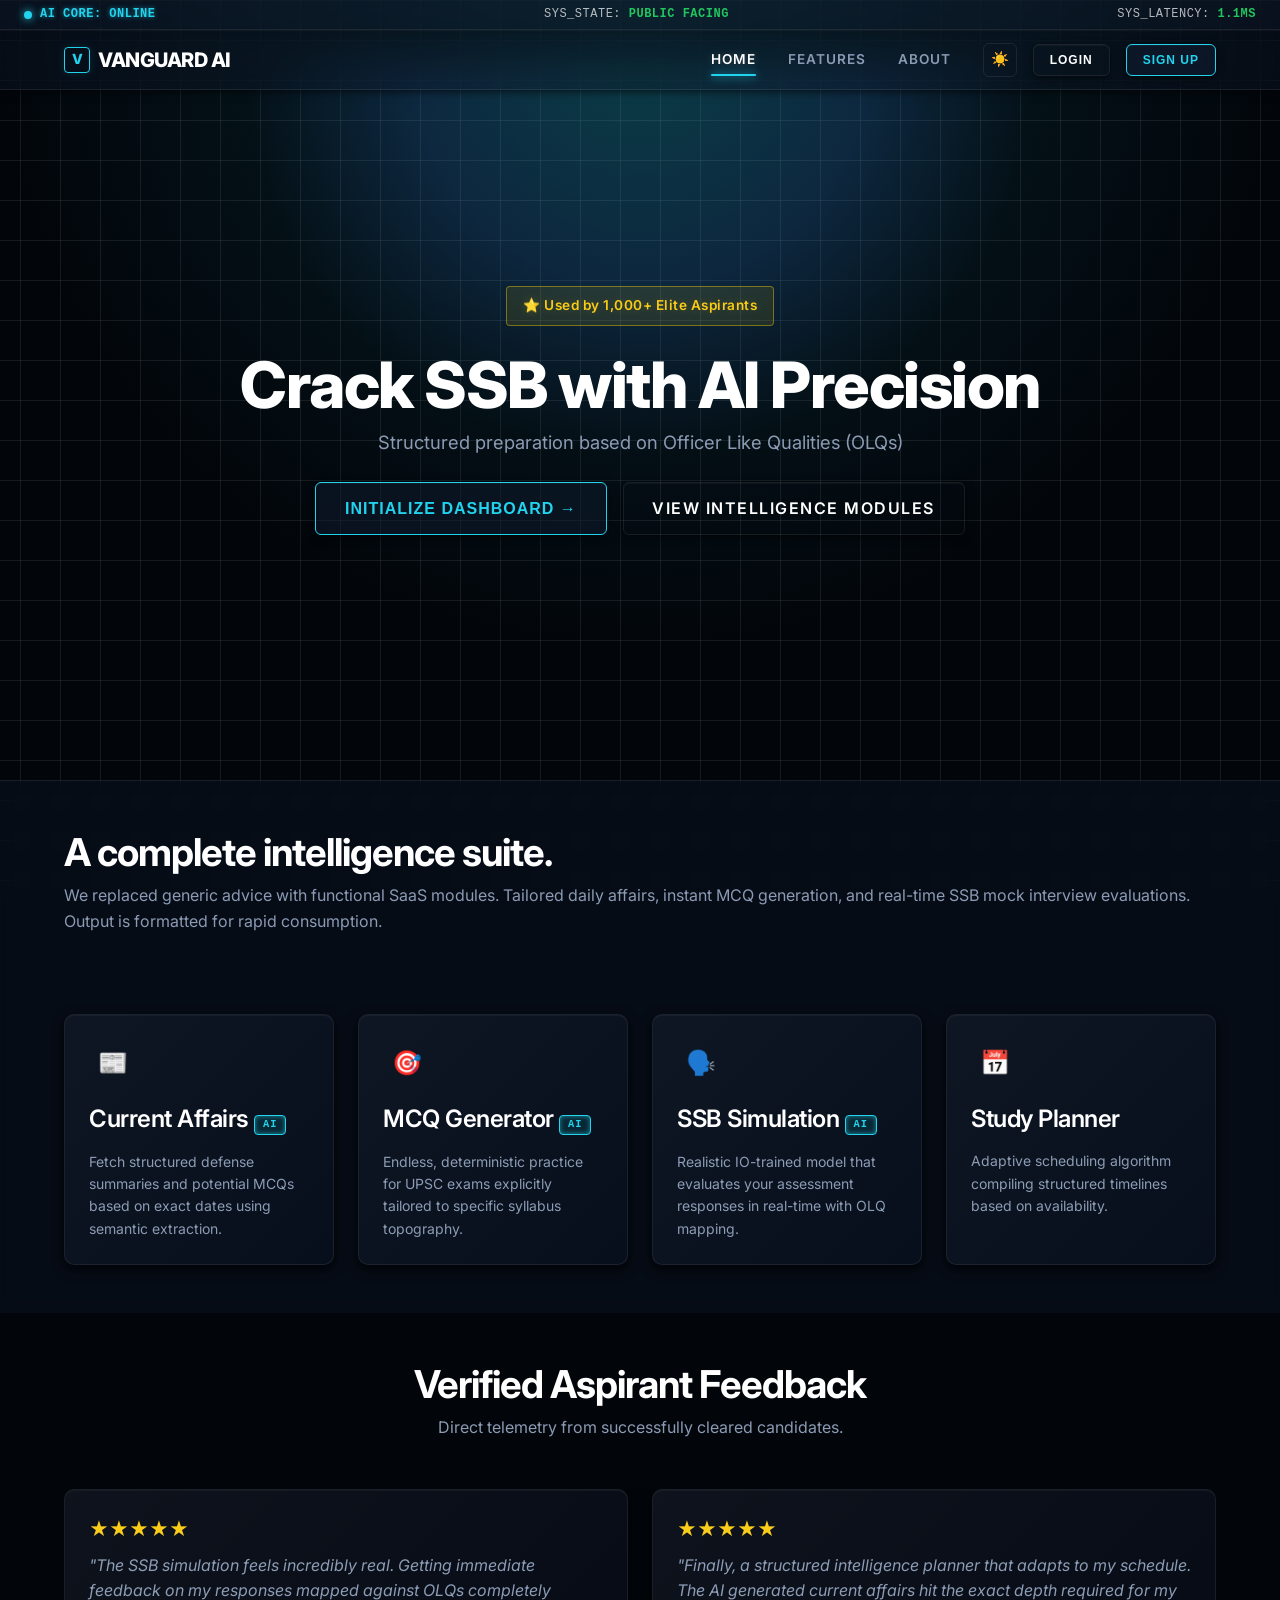
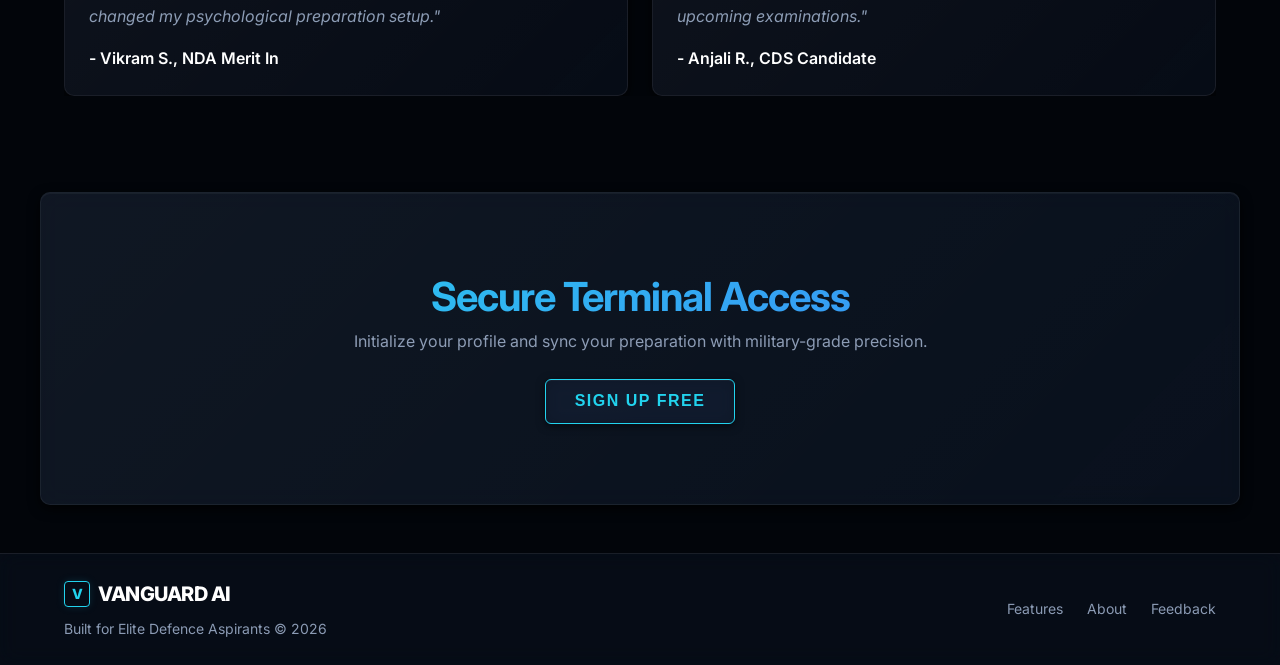
==== commit e826882c: "Final UI + Theme Upgrade + UX Fixes" ====
--- a/index.html
+++ b/index.html
@@ -24,7 +24,7 @@
             <div class="status-dot"></div>
             AI CORE: ONLINE
         </div>
-        <div id="top-bar-mode">SYS_STATE: <span style="color: #fff">PUBLIC FACING</span></div>
+        <div id="top-bar-mode">SYS_STATE: <span>PUBLIC FACING</span></div>
         <div>SYS_LATENCY: <span style="color:var(--color-success)">1.1MS</span></div>
     </div>
 
@@ -33,29 +33,15 @@
             <a href="index.html" class="logo">
                 <span class="logo-icon">V</span> Vanguard AI
             </a>
-            <div class="flex-center" style="gap: 2rem;">
-                <nav class="nav-links">
-                    <a href="index.html" class="active">Home</a>
-                    <a href="#" onclick="openAuthModal('login')">Dashboard</a>
-                    <a href="#features">Features</a>
-                </nav>
-                <div class="flex-center" style="gap: 1rem;">
-                    <button id="theme-toggle" class="theme-toggle-btn" aria-label="Toggle Dark/Light Mode">☀️</button>
-                    <button onclick="openAuthModal('login')" class="btn btn-outline btn-sm">Login</button>
-                    <button onclick="openAuthModal('signup')" class="btn btn-primary btn-sm">Sign Up</button>
-                    <button class="menu-toggle" aria-label="Toggle menu" id="mobile-menu-btn">
-                        <span></span><span></span><span></span>
-                    </button>
-                </div>
+            <div id="nav-container" class="flex-center" style="gap: 2rem;">
+                <!-- Dynamically injected via JS -->
             </div>
         </div>
     </header>
 
     <!-- Mobile Nav -->
     <nav class="nav-mobile" id="mobile-nav">
-        <a href="index.html" class="active">Home</a>
-        <a href="#features">Features</a>
-        <button onclick="openAuthModal('login')" class="btn btn-outline mt-sm text-center">Login</button>
+        <!-- Dynamically injected via JS -->
     </nav>
 
     <!-- AUTHENTICATION & ONBOARDING MODALS -->
@@ -176,20 +162,21 @@
             <div class="hero-glow"></div>
             <div class="container text-center fade-in-section">
                 <!-- Trust & Credibility -->
-                <div class="trust-line fade-in-section">Used by 1,000+ Elite Aspirants</div>
+                <div class="badge-trust fade-in-section">
+                    ⭐ Used by 1,000+ Elite Aspirants
+                </div>
                 
                 <h1 class="hero-title fade-in-section" style="transition-delay: 100ms;">
-                    AI-Powered Precision.<br>
-                    <span class="text-gradient">Accelerate Your Selection.</span>
+                    Crack SSB with AI Precision
                 </h1>
                 
                 <p class="hero-subtitle fade-in-section" style="transition-delay: 200ms;">
-                    The most advanced, structured intelligence dashboard for Defence Prep. Designed specifically for NDA, CDS, AFCAT & SSB preparation explicitly based on structured OLQ evaluation frameworks.
+                    Structured preparation based on Officer Like Qualities (OLQs)
                 </p>
                 
                 <div class="fade-in-section" style="transition-delay: 300ms; margin-bottom: var(--space-xl); display: flex; gap: 1rem; justify-content: center;">
-                    <button onclick="openAuthModal('signup')" class="btn btn-primary btn-lg">Launch Dashboard &rarr;</button>
-                    <a href="#features" class="btn btn-outline btn-lg">Explore Modules</a>
+                    <button onclick="handleHeroCTA()" class="btn btn-primary btn-lg" style="letter-spacing: 1px; text-transform: uppercase;">Initialize Dashboard &rarr;</button>
+                    <a href="#features" class="btn btn-outline btn-lg">View Intelligence Modules</a>
                 </div>
             </div>
         </section>
@@ -204,26 +191,26 @@
                     </div>
                 </div>
 
-                <div class="grid grid-4 fade-in-section">
-                    <div class="card card-hover" onclick="openAuthModal('login')">
+                <div class="grid grid-4 text-left">
+                    <div class="card card-hover fade-in-section" style="transition-delay: 0ms;" onclick="openAuthModal('login')">
                         <div class="icon-wrapper module-icon mb-sm">📰</div>
                         <h3>Current Affairs <span class="badge badge-beta">AI</span></h3>
                         <p class="text-muted text-sm mt-sm">Fetch structured defense summaries and potential MCQs based on exact dates using semantic extraction.</p>
                     </div>
                     
-                    <div class="card card-hover" onclick="openAuthModal('login')">
+                    <div class="card card-hover fade-in-section" style="transition-delay: 100ms;" onclick="openAuthModal('login')">
                         <div class="icon-wrapper module-icon mb-sm">🎯</div>
                         <h3>MCQ Generator <span class="badge badge-beta">AI</span></h3>
                         <p class="text-muted text-sm mt-sm">Endless, deterministic practice for UPSC exams explicitly tailored to specific syllabus topography.</p>
                     </div>
                     
-                    <div class="card card-hover" onclick="openAuthModal('login')">
+                    <div class="card card-hover fade-in-section" style="transition-delay: 200ms;" onclick="openAuthModal('login')">
                         <div class="icon-wrapper module-icon mb-sm">🗣️</div>
                         <h3>SSB Simulation <span class="badge badge-beta">AI</span></h3>
                         <p class="text-muted text-sm mt-sm">Realistic IO-trained model that evaluates your assessment responses in real-time with OLQ mapping.</p>
                     </div>
                     
-                    <div class="card card-hover" onclick="openAuthModal('login')">
+                    <div class="card card-hover fade-in-section" style="transition-delay: 300ms;" onclick="openAuthModal('login')">
                         <div class="icon-wrapper module-icon mb-sm">📅</div>
                         <h3>Study Planner</h3>
                         <p class="text-muted text-sm mt-sm">Adaptive scheduling algorithm compiling structured timelines based on availability.</p>
@@ -239,13 +226,13 @@
                     <h2 class="section-title">Verified Aspirant Feedback</h2>
                     <p class="text-muted">Direct telemetry from successfully cleared candidates.</p>
                 </div>
-                <div class="grid grid-2 text-left">
-                    <div class="card border-top">
+                <div class="grid grid-2 text-left" style="overflow-x: hidden;">
+                    <div class="card border-top slide-in-left" style="transition-delay: 0ms;">
                         <div style="color: var(--color-warning); font-size: 1.2rem; margin-bottom: 0.5rem;">★★★★★</div>
                         <p class="text-muted" style="font-size: 1rem; font-style: italic; margin-bottom: 1rem;">"The SSB simulation feels incredibly real. Getting immediate feedback on my responses mapped against OLQs completely changed my psychological preparation setup."</p>
                         <p class="text-text font-weight-600">- Vikram S., NDA Merit In</p>
                     </div>
-                    <div class="card border-top">
+                    <div class="card border-top slide-in-right" style="transition-delay: 150ms;">
                         <div style="color: var(--color-warning); font-size: 1.2rem; margin-bottom: 0.5rem;">★★★★★</div>
                         <p class="text-muted" style="font-size: 1rem; font-style: italic; margin-bottom: 1rem;">"Finally, a structured intelligence planner that adapts to my schedule. The AI generated current affairs hit the exact depth required for my upcoming examinations."</p>
                         <p class="text-text font-weight-600">- Anjali R., CDS Candidate</p>
@@ -256,7 +243,7 @@
         
         <!-- Final CTA -->
         <section class="section text-center">
-            <div class="container fade-in-section card" style="padding: var(--space-xl) var(--space-sm); border: 1px solid var(--color-border); background: var(--color-primary-light);">
+            <div class="container fade-in-section card" style="padding: var(--space-xl) var(--space-sm); border: 1px solid var(--color-border); background: var(--color-surface-light);">
                 <h2 class="section-title text-gradient" style="font-size: 2.5rem;">Secure Terminal Access</h2>
                 <p class="text-muted max-w-lg mx-auto mb-md">Initialize your profile and sync your preparation with military-grade precision.</p>
                 <div>
@@ -284,26 +271,7 @@
 
     <script src="js/auth.js"></script>
     <script>
-        // Modal & Navigation Logic specifically for landing page setup
-        // Uses Auth controller from auth.js
-        document.addEventListener('DOMContentLoaded', () => {
-            // Check if user is already logged in, change CTA buttons if so
-            const user = window.VanguardAuth.getUser();
-            if(user) {
-                // Adjust navbar
-                const dashLinks = document.querySelectorAll('a[onclick*="openAuthModal"], button[onclick*="openAuthModal"]');
-                dashLinks.forEach(link => {
-                    link.onclick = null;
-                    if(link.tagName === 'A') {
-                        link.href = 'features.html';
-                        if(link.textContent.includes('Dashboard')) link.textContent = 'Enter System';
-                    } else if(link.tagName === 'BUTTON') {
-                        link.onclick = () => window.location.href = 'features.html';
-                        link.textContent = 'Enter Dashboard';
-                    }
-                });
-            }
-        });
+        // Modal & Navigation Logic handled globally via auth.js and main.js
 
         const overlay = document.getElementById('auth-overlay');
         const loginModal = document.getElementById('login-modal');
--- a/css/style.css
+++ b/css/style.css
@@ -2,14 +2,29 @@
 
 :root {
     /* Colors - Dark Mode Default (Premium Defence AI SaaS) */
-    --color-primary: #040914; 
-    --color-primary-light: rgba(16, 28, 49, 0.5); 
-    --color-primary-lighter: rgba(26, 44, 73, 0.7);
-    
-    --color-accent: #00E5FF;
-    --color-accent-hover: #33e9ff;
-    --color-accent-glow: rgba(0, 229, 255, 0.6); 
-    --color-accent-glow-subtle: rgba(0, 229, 255, 0.15); 
+    --color-surface: #040914; 
+    --color-surface-light: rgba(16, 28, 49, 0.5); 
+    --color-surface-lighter: rgba(26, 44, 73, 0.7);
+    
+    --color-primary: #22d3ee;
+    --color-secondary: #22c55e;
+    --color-accent: #3b82f6;
+
+    --color-primary-glow: rgba(34, 211, 238, 0.6); 
+    --color-primary-glow-subtle: rgba(34, 211, 238, 0.15); 
+    --color-secondary-glow: rgba(34, 197, 94, 0.6);
+    --color-secondary-glow-subtle: rgba(34, 197, 94, 0.15);
+    --color-accent-glow: rgba(59, 130, 246, 0.6);
+    --color-accent-glow-subtle: rgba(59, 130, 246, 0.15);
+    
+    /* Trust Badge */
+    --badge-bg: rgba(255, 215, 0, 0.1);
+    --badge-text: #facc15;
+    --badge-border: rgba(255, 215, 0, 0.4);
+    
+    /* System Status Bar */
+    --sys-text: rgba(255, 255, 255, 0.7);
+    --sys-accent: var(--color-secondary);
     
     --color-bg: #02050a;
     --color-bg-light: rgba(13, 23, 42, 0.4); 
@@ -17,14 +32,14 @@
     --color-text: #FFFFFF;
     --color-text-muted: #8B9BB4;
     
-    --color-success: #10B981;
-    --color-warning: #F59E0B;
-    --color-error: #FF3366;
+    --color-success: var(--color-secondary);
+    --color-warning: #facc15;
+    --color-error: #ef4444;
     
     --color-border: rgba(255, 255, 255, 0.08);
-    --color-border-active: rgba(0, 229, 255, 0.5);
-    
-    --gradient-primary: linear-gradient(135deg, var(--color-accent) 0%, #0077FF 100%);
+    --color-border-active: rgba(34, 211, 238, 0.5);
+    
+    --gradient-primary: linear-gradient(135deg, var(--color-primary) 0%, var(--color-accent) 100%);
     
     /* Layered 3D Shadows for Dark Theme */
     --shadow-sm: 0 2px 8px rgba(0,0,0,0.6), inset 0 1px 1px rgba(255, 255, 255, 0.05);
@@ -32,8 +47,8 @@
     --shadow-lg: 0 15px 35px rgba(0,0,0,0.9), inset 0 1px 1px rgba(255, 255, 255, 0.05);
     
     /* Neon Glows */
-    --glow-active: 0 0 15px var(--color-accent-glow-subtle), inset 0 0 10px rgba(0, 229, 255, 0.1);
-    --glow-btn: 0 0 15px var(--color-accent-glow);
+    --glow-active: 0 0 15px var(--color-primary-glow-subtle), inset 0 0 10px rgba(34, 211, 238, 0.1);
+    --glow-btn: 0 0 15px var(--color-primary-glow);
 
     /* Typography */
     --font-primary: 'Inter', -apple-system, BlinkMacSystemFont, "Segoe UI", Roboto, Helvetica, Arial, sans-serif;
@@ -52,14 +67,29 @@
 
 /* Light Theme Enhancements */
 [data-theme="light"] {
-    --color-primary: #F8FAFC; 
-    --color-primary-light: rgba(255, 255, 255, 0.8);
-    --color-primary-lighter: rgba(241, 245, 249, 0.9);
-    
-    --color-accent: #0077FF;
-    --color-accent-hover: #0055CC;
-    --color-accent-glow: rgba(0, 119, 255, 0.4); 
-    --color-accent-glow-subtle: rgba(0, 119, 255, 0.1); 
+    --color-surface: #F8FAFC; 
+    --color-surface-light: rgba(255, 255, 255, 0.8);
+    --color-surface-lighter: rgba(241, 245, 249, 0.9);
+    
+    --color-primary: #0891b2;
+    --color-secondary: #16a34a;
+    --color-accent: #2563eb;
+    
+    --color-primary-glow: rgba(8, 145, 178, 0.4); 
+    --color-primary-glow-subtle: rgba(8, 145, 178, 0.1);
+    --color-secondary-glow: rgba(22, 163, 74, 0.4);
+    --color-secondary-glow-subtle: rgba(22, 163, 74, 0.1);
+    --color-accent-glow: rgba(37, 99, 235, 0.4);
+    --color-accent-glow-subtle: rgba(37, 99, 235, 0.1);
+    
+    /* Trust Badge */
+    --badge-bg: rgba(0, 0, 0, 0.05);
+    --badge-text: #1e293b;
+    --badge-border: rgba(0, 0, 0, 0.15);
+    
+    /* System Status Bar */
+    --sys-text: #334155;
+    --sys-accent: var(--color-secondary);
     
     --color-bg: #F1F5F9;
     --color-bg-light: rgba(255, 255, 255, 0.6); 
@@ -67,14 +97,18 @@
     --color-text: #0F172A;
     --color-text-muted: #64748B;
     
+    --color-success: var(--color-secondary);
+    --color-warning: #ca8a04;
+    --color-error: #dc2626;
+    
     --color-border: rgba(0, 0, 0, 0.08);
-    --color-border-active: rgba(0, 119, 255, 0.4);
+    --color-border-active: rgba(8, 145, 178, 0.4);
     
     --shadow-sm: 0 2px 8px rgba(0,0,0,0.05), inset 0 1px 1px rgba(255, 255, 255, 1);
     --shadow-md: 0 4px 12px rgba(0,0,0,0.08), inset 0 1px 1px rgba(255, 255, 255, 1);
     --shadow-lg: 0 15px 35px rgba(0,0,0,0.1), inset 0 1px 1px rgba(255, 255, 255, 1);
     
-    --glow-active: 0 0 15px var(--color-accent-glow-subtle), inset 0 0 10px rgba(0, 119, 255, 0.05);
+    --glow-active: 0 0 15px var(--color-primary-glow-subtle), inset 0 0 10px rgba(8, 145, 178, 0.05);
 }
 
 /* Base Reset & Smooth Scroll */
@@ -92,7 +126,7 @@
     
     /* Tech Grid Background (Adapts via CSS filters or transparency) */
     background-image: 
-        radial-gradient(circle at 50% 0%, var(--color-accent-glow-subtle) 0%, transparent 60%),
+        radial-gradient(circle at 50% 0%, var(--color-primary-glow-subtle) 0%, transparent 60%),
         linear-gradient(var(--color-border) 1px, transparent 1px),
         linear-gradient(90deg, var(--color-border) 1px, transparent 1px);
     background-size: 100% 100%, 40px 40px, 40px 40px;
@@ -114,7 +148,7 @@
 .text-center { text-align: center; }
 .text-left { text-align: left; }
 .text-right { text-align: right; }
-.text-accent { color: var(--color-accent); text-shadow: 0 0 8px var(--color-accent-glow-subtle); }
+.text-accent { color: var(--color-primary); text-shadow: 0 0 8px var(--color-primary-glow-subtle); }
 .text-gradient {
     background: var(--gradient-primary);
     -webkit-background-clip: text;
@@ -181,11 +215,25 @@
 /* Interactivity & Animations */
 .fade-in-section {
     opacity: 0;
-    transform: translateY(15px);
-    transition: opacity 0.6s ease-out, transform 0.6s cubic-bezier(0.2, 0.8, 0.2, 1);
+    transform: translateY(20px);
+    transition: opacity 0.5s ease-out, transform 0.5s cubic-bezier(0.2, 0.8, 0.2, 1);
     will-change: opacity, transform;
 }
-.fade-in-section.is-visible {
+.slide-in-left {
+    opacity: 0;
+    transform: translateX(-30px);
+    transition: opacity 0.5s ease-out, transform 0.5s cubic-bezier(0.2, 0.8, 0.2, 1);
+    will-change: opacity, transform;
+}
+.slide-in-right {
+    opacity: 0;
+    transform: translateX(30px);
+    transition: opacity 0.5s ease-out, transform 0.5s cubic-bezier(0.2, 0.8, 0.2, 1);
+    will-change: opacity, transform;
+}
+.fade-in-section.is-visible,
+.slide-in-left.is-visible,
+.slide-in-right.is-visible {
     opacity: 1;
     transform: none;
 }
--- a/css/components.css
+++ b/css/components.css
@@ -1,26 +1,28 @@
 /* Vanguard AI Prep - Premium Components */
 
 /* System Status Bar */
-.system-status-bar { width: 100%; height: 30px; background: var(--color-primary-light); backdrop-filter: blur(12px); border-bottom: 1px solid var(--color-border); display: flex; align-items: center; justify-content: space-between; padding: 0 var(--space-md); font-size: 0.75rem; font-family: var(--font-mono); color: var(--color-text-muted); letter-spacing: 1px; text-transform: uppercase; z-index: 1001; position: fixed; top: 0; left: 0; right: 0; box-shadow: 0 1px 10px rgba(0,0,0,0.2); }
-.status-indicator { display: flex; align-items: center; gap: 8px; font-weight: 600; color: var(--color-accent); text-shadow: 0 0 5px var(--color-accent-glow); }
-.status-dot { width: 8px; height: 8px; border-radius: 50%; background: var(--color-accent); box-shadow: 0 0 8px var(--color-accent); animation: pulse-slow 2s infinite; }
-@keyframes pulse-slow { 0%, 100% { transform: scale(1); opacity: 0.8; } 50% { transform: scale(1.2); opacity: 1; box-shadow: 0 0 12px var(--color-accent); } }
+.system-status-bar { width: 100%; height: 30px; background: var(--color-surface-light); backdrop-filter: blur(12px); border-bottom: 1px solid var(--color-border); display: flex; align-items: center; justify-content: space-between; padding: 0 var(--space-md); font-size: 0.75rem; font-family: var(--font-mono); color: var(--sys-text); font-weight: 500; letter-spacing: 0.5px; text-transform: uppercase; z-index: 1001; position: fixed; top: 0; left: 0; right: 0; box-shadow: 0 1px 10px rgba(0,0,0,0.2); }
+.system-status-bar span { color: var(--sys-accent); font-weight: 600; }
+.status-indicator { display: flex; align-items: center; gap: 8px; font-weight: 600; color: var(--color-primary); text-shadow: 0 0 5px var(--color-primary-glow); }
+.status-dot { width: 8px; height: 8px; border-radius: 50%; background: var(--color-primary); box-shadow: 0 0 8px var(--color-primary); animation: pulse-slow 2s infinite; }
+@keyframes pulse-slow { 0%, 100% { transform: scale(1); opacity: 0.8; } 50% { transform: scale(1.2); opacity: 1; box-shadow: 0 0 12px var(--color-primary); } }
 
 /* Navbar */
-.navbar { position: fixed; top: 30px; left: 0; right: 0; height: 60px; background-color: var(--color-bg-light); backdrop-filter: blur(16px); -webkit-backdrop-filter: blur(16px); border-bottom: 1px solid var(--color-border); z-index: 1000; display: flex; align-items: center; transition: background-color 0.3s ease, border-color 0.3s ease; box-shadow: var(--shadow-sm); }
+.navbar { position: fixed; top: 30px; left: 0; right: 0; height: 60px; background-color: var(--color-bg-light); backdrop-filter: blur(16px); -webkit-backdrop-filter: blur(16px); border-bottom: 1px solid var(--color-border); z-index: 1000; display: flex; align-items: center; opacity: 0; visibility: hidden; transition: opacity 0.3s ease, visibility 0.3s ease, background-color 0.3s ease, border-color 0.3s ease; box-shadow: var(--shadow-sm); }
+.navbar.is-visible { opacity: 1; visibility: visible; }
 .navbar-inner { display: flex; justify-content: space-between; align-items: center; width: 100%; }
 
 .logo { font-size: 1.25rem; font-weight: 800; color: var(--color-text); display: flex; align-items: center; gap: 0.5rem; letter-spacing: -0.5px; text-transform: uppercase; }
-.logo-icon { width: 26px; height: 26px; background: transparent; border: 1px solid var(--color-accent); border-radius: 4px; display: flex; align-items: center; justify-content: center; color: var(--color-accent); font-size: 14px; box-shadow: 0 0 8px var(--color-accent-glow-subtle); }
+.logo-icon { width: 26px; height: 26px; background: transparent; border: 1px solid var(--color-primary); border-radius: 4px; display: flex; align-items: center; justify-content: center; color: var(--color-primary); font-size: 14px; box-shadow: 0 0 8px var(--color-primary-glow-subtle); }
 
 .nav-links { display: none; gap: 2rem; align-items: center; }
 @media (min-width: 768px) { .nav-links { display: flex; } }
 .nav-links a { font-weight: 600; font-size: 0.85rem; color: var(--color-text-muted); position: relative; text-transform: uppercase; letter-spacing: 1px; transition: color 0.3s ease; }
 .nav-links a:hover, .nav-links a.active { color: var(--color-text); text-shadow: 0 0 10px rgba(255,255,255,0.2); }
-.nav-links a.active::after { content: ''; position: absolute; bottom: -6px; left: 0; width: 100%; height: 2px; background: var(--color-accent); border-radius: 2px; box-shadow: 0 0 10px var(--color-accent); }
+.nav-links a.active::after { content: ''; position: absolute; bottom: -6px; left: 0; width: 100%; height: 2px; background: var(--color-primary); border-radius: 2px; box-shadow: 0 0 10px var(--color-primary); }
 
 .menu-toggle { display: flex; background: transparent; border: none; cursor: pointer; width: 22px; height: 20px; flex-direction: column; justify-content: space-around; padding: 0; }
-.menu-toggle span { display: block; width: 100%; height: 2px; background-color: var(--color-accent); transition: all 0.3s ease; }
+.menu-toggle span { display: block; width: 100%; height: 2px; background-color: var(--color-primary); transition: all 0.3s ease; }
 @media (min-width: 768px) { .menu-toggle { display: none; } }
 .nav-mobile { position: fixed; top: 90px; left: 0; right: 0; bottom: 0; background: var(--color-bg-light); backdrop-filter: blur(20px); padding: var(--space-md); display: flex; flex-direction: column; gap: 1rem; transform: translateY(-10px); opacity: 0; pointer-events: none; transition: all 0.3s ease; z-index: 999; }
 .nav-mobile.open { transform: translateY(0); opacity: 1; pointer-events: auto; }
@@ -28,14 +30,16 @@
 
 /* Theme Toggle (Re-activated) */
 .theme-toggle-btn { background: transparent; border: 1px solid var(--color-border); color: var(--color-text); width: 34px; height: 34px; border-radius: var(--radius-sm); display: flex; align-items: center; justify-content: center; cursor: pointer; transition: all 0.2s ease; font-size: 0.9rem; }
-.theme-toggle-btn:hover { background: var(--color-primary-light); border-color: var(--color-accent); box-shadow: inset 0 0 10px var(--color-accent-glow-subtle); color: var(--color-accent); transform: scale(1.05); }
+.theme-toggle-btn:hover { background: var(--color-surface-light); border-color: var(--color-primary); box-shadow: inset 0 0 10px var(--color-primary-glow-subtle); color: var(--color-primary); transform: scale(1.05); }
 
 /* Buttons */
 .btn { display: inline-flex; align-items: center; justify-content: center; gap: 0.5rem; padding: 0.6rem 1.4rem; border-radius: var(--radius-sm); font-weight: 600; font-size: 0.85rem; text-transform: uppercase; letter-spacing: 1px; cursor: pointer; transition: all 0.3s cubic-bezier(0.2, 0.8, 0.2, 1); border: 1px solid transparent; box-shadow: var(--shadow-sm); }
-.btn-primary { background: var(--color-primary-light); color: var(--color-accent); border: 1px solid var(--color-accent); backdrop-filter: blur(8px); }
-.btn-primary:hover { font-weight: 700; color: #fff; background: var(--color-accent); box-shadow: var(--glow-btn); transform: scale(1.03) translateY(-1px); }
+.btn-primary { background: var(--color-surface-light); color: var(--color-primary); border: 1px solid var(--color-primary); backdrop-filter: blur(8px); }
+.btn-primary:hover { font-weight: 700; color: #fff; background: var(--gradient-primary); box-shadow: 0 8px 25px rgba(59, 130, 246, 0.3), inset 0 0 10px rgba(255, 255, 255, 0.2); transform: scale(1.03) translateY(-1px); }
+.btn-primary:active { transform: scale(0.98) translateY(1px); box-shadow: 0 0 5px var(--color-primary-glow); }
 .btn-outline { background-color: transparent; color: var(--color-text); border: 1px solid var(--color-border); }
-.btn-outline:hover { background-color: var(--color-primary-light); border-color: var(--color-accent); color: var(--color-accent); box-shadow: inset 0 0 10px var(--color-accent-glow-subtle); transform: scale(1.02); }
+.btn-outline:hover { background-color: rgba(59, 130, 246, 0.05); border-color: var(--color-accent); color: var(--color-accent); box-shadow: inset 0 0 15px rgba(59, 130, 246, 0.15); transform: scale(1.02); }
+.btn-outline:active { transform: scale(0.97); background-color: rgba(59, 130, 246, 0.1); }
 .btn-sm { padding: 0.5rem 1rem; font-size: 0.75rem; }
 .btn-lg { padding: 0.8rem 1.8rem; font-size: 1rem; letter-spacing: 1.5px; }
 
@@ -43,25 +47,25 @@
 .card { background: var(--color-bg-light); backdrop-filter: blur(12px); -webkit-backdrop-filter: blur(12px); border: 1px solid var(--color-border); border-radius: var(--radius-md); padding: var(--space-md); position: relative; overflow: hidden; box-shadow: var(--shadow-md); transition: all 0.3s cubic-bezier(0.2, 0.8, 0.2, 1); }
 .card::before { content: ''; position: absolute; inset: 0; background: linear-gradient(135deg, rgba(255,255,255,0.03) 0%, transparent 100%); pointer-events: none; }
 .card-hover { cursor: pointer; }
-.card-hover:hover { transform: translateY(-4px) scale(1.01); border-color: var(--color-accent); box-shadow: var(--shadow-lg), var(--glow-active); background: var(--color-primary-lighter); }
+.card-hover:hover { transform: translateY(-4px) scale(1.01); border-color: var(--color-primary); box-shadow: var(--shadow-lg), var(--glow-active); background: var(--color-surface-lighter); }
 
 /* AUTHENTICATION & ONBOARDING MODALS */
 .auth-overlay { position: fixed; inset: 0; background: rgba(0, 0, 0, 0.8); backdrop-filter: blur(10px); z-index: 9999; display: flex; align-items: center; justify-content: center; opacity: 1; transition: opacity 0.3s ease; }
 .auth-overlay.hidden { opacity: 0; pointer-events: none; }
-.auth-modal { width: 100%; max-width: 500px; position: relative; margin: var(--space-md); animation: modal-pop 0.4s cubic-bezier(0.2, 0.8, 0.2, 1); background: var(--color-primary-light); border: 1px solid var(--color-accent); box-shadow: var(--shadow-lg), var(--glow-btn); }
+.auth-modal { width: 100%; max-width: 500px; position: relative; margin: var(--space-md); animation: modal-pop 0.4s cubic-bezier(0.2, 0.8, 0.2, 1); background: var(--color-surface-light); border: 1px solid var(--color-primary); box-shadow: var(--shadow-lg), var(--glow-btn); }
 @keyframes modal-pop { 0% { opacity: 0; transform: scale(0.95) translateY(20px); } }
 .modal-close { position: absolute; top: var(--space-sm); right: var(--space-sm); background: transparent; border: none; color: var(--color-text-muted); padding: 5px 10px; cursor: pointer; font-size: 1.2rem; transition: color 0.2s ease; border-radius: var(--radius-sm); }
 .modal-close:hover { color: var(--color-error); background: rgba(255,51,102,0.1); }
 .onboarding-progress { display: flex; gap: 10px; justify-content: center; margin-bottom: var(--space-md); }
 .progress-step { height: 4px; flex: 1; background: var(--color-border); border-radius: 2px; transition: background 0.3s ease; }
-.progress-step.active { background: var(--color-accent); box-shadow: 0 0 8px var(--color-accent-glow); }
+.progress-step.active { background: var(--color-primary); box-shadow: 0 0 8px var(--color-primary-glow); }
 
 /* User Personalization Section */
 .user-welcome-section { background: var(--color-bg-light); border: 1px solid var(--color-border); border-radius: var(--radius-md); padding: var(--space-md); margin-bottom: var(--space-md); display: flex; flex-direction: column; gap: var(--space-sm); }
 @media (min-width: 768px) { .user-welcome-section { flex-direction: row; justify-content: space-between; align-items: center; } }
 .user-meta-tags { display: flex; gap: var(--space-xs); flex-wrap: wrap; }
 .tag { font-family: var(--font-mono); font-size: 0.75rem; padding: 4px 8px; border: 1px solid var(--color-border); border-radius: var(--radius-sm); background: rgba(255,255,255,0.05); color: var(--color-text-muted); letter-spacing: 0.5px; }
-.tag.target { color: var(--color-accent); border-color: var(--color-accent); background: rgba(0,229,255,0.1); box-shadow: inset 0 0 5px var(--color-accent-glow-subtle); }
+.tag.target { color: var(--color-primary); border-color: var(--color-primary); background: rgba(0,229,255,0.1); box-shadow: inset 0 0 5px var(--color-primary-glow-subtle); }
 
 /* Dashboard Layout */
 .dashboard-layout { display: flex; flex-direction: column; gap: var(--space-md); }
@@ -70,39 +74,42 @@
 @media (min-width: 1024px) { .dashboard-sidebar { width: 280px; flex-shrink: 0; } }
 
 /* Main Panels - Glass Floating Modules */
-.dashboard-panel { flex: 1; background: var(--color-primary-light); backdrop-filter: blur(16px); -webkit-backdrop-filter: blur(16px); border: 1px solid var(--color-border); border-radius: var(--radius-md); min-height: 550px; display: flex; flex-direction: column; overflow: hidden; box-shadow: var(--shadow-lg); transition: border-color 0.3s ease; }
-.dashboard-panel:focus-within { border-color: var(--color-border-active); box-shadow: var(--shadow-lg), 0 0 20px var(--color-accent-glow-subtle); }
+.dashboard-panel { flex: 1; background: var(--color-surface-light); backdrop-filter: blur(16px); -webkit-backdrop-filter: blur(16px); border: 1px solid var(--color-border); border-radius: var(--radius-md); min-height: 550px; display: flex; flex-direction: column; overflow: hidden; box-shadow: var(--shadow-lg); transition: border-color 0.3s ease; }
+.dashboard-panel:focus-within { border-color: var(--color-border-active); box-shadow: var(--shadow-lg), 0 0 20px var(--color-primary-glow-subtle); }
 .panel-header { padding: var(--space-sm) var(--space-md); border-bottom: 1px solid var(--color-border); display: flex; align-items: center; justify-content: space-between; background: rgba(0,0,0,0.2); }
 .panel-body { padding: var(--space-md); flex: 1; display: flex; flex-direction: column; gap: var(--space-md); background: transparent; }
 @media (min-width: 768px) { .panel-body { flex-direction: row; } }
 
 /* Sidebar Module Items */
 .module-item { padding: var(--space-sm) var(--space-md); border: 1px solid transparent; border-radius: var(--radius-sm); background: transparent; cursor: pointer; transition: all 0.2s cubic-bezier(0.2, 0.8, 0.2, 1); display: flex; align-items: center; justify-content: space-between; gap: var(--space-sm); color: var(--color-text-muted); position: relative; overflow: hidden; }
-.module-item::before { content: ''; position: absolute; left: 0; top: 0; bottom: 0; width: 0; background: var(--color-accent); transition: width 0.2s ease; opacity: 0; box-shadow: 0 0 10px var(--color-accent); }
-.module-item:hover { background: rgba(255,255,255,0.03); color: var(--color-text); transform: translateX(4px); }
-.module-item.active { background: rgba(0, 229, 255, 0.05); color: var(--color-accent); text-shadow: 0 0 8px var(--color-accent-glow-subtle); border-color: rgba(0, 229, 255, 0.2); font-weight: 600; box-shadow: inset 15px 0 25px -15px var(--color-accent-glow); }
+.module-item::before { content: ''; position: absolute; left: 0; top: 0; bottom: 0; width: 0; background: var(--color-primary); transition: width 0.2s ease; opacity: 0; box-shadow: 0 0 10px var(--color-primary); }
+.module-item:hover { background: rgba(0, 229, 255, 0.03); color: var(--color-text); transform: translateX(4px); border-color: rgba(0, 229, 255, 0.1); box-shadow: inset 0 0 15px var(--color-primary-glow-subtle); }
+.module-item.active { background: rgba(0, 229, 255, 0.05); color: var(--color-primary); text-shadow: 0 0 8px var(--color-primary-glow-subtle); border-color: rgba(0, 229, 255, 0.3); font-weight: 600; box-shadow: inset 15px 0 25px -15px var(--color-primary-glow); }
 .module-item.active::before { width: 3px; opacity: 1; }
 .module-title { display: flex; align-items: center; gap: 0.8rem; font-size: 0.9rem; letter-spacing: 0.5px; text-transform: uppercase; margin: 0; }
 
 /* Icons */
 .icon-wrapper { width: 24px; height: 24px; background: transparent; display: flex; align-items: center; justify-content: center; font-size: 14px; flex-shrink: 0; transition: transform 0.3s ease; }
-.module-item:hover .icon-wrapper { transform: scale(1.1); color: var(--color-accent); text-shadow: 0 0 10px var(--color-accent); }
-.icon-wrapper.lg { width: 44px; height: 44px; font-size: 22px; background: rgba(0, 229, 255, 0.05); border: 1px solid var(--color-border); border-radius: var(--radius-sm); box-shadow: inset 0 0 10px var(--color-accent-glow-subtle); }
+.module-item:hover .icon-wrapper { transform: scale(1.1); color: var(--color-primary); text-shadow: 0 0 10px var(--color-primary); }
+.icon-wrapper.lg { width: 44px; height: 44px; font-size: 22px; background: rgba(0, 229, 255, 0.05); border: 1px solid var(--color-border); border-radius: var(--radius-sm); box-shadow: inset 0 0 10px var(--color-primary-glow-subtle); }
 .module-icon { width: 48px; height: 48px; font-size: 24px; }
 
 /* Hero Section */
 .hero-wrapper { position: relative; overflow: hidden; padding-top: 100px; padding-bottom: 40px; }
-.hero-glow { position: absolute; top: 0; left: 50%; transform: translateX(-50%); width: 800px; height: 400px; background: radial-gradient(ellipse at top, var(--color-accent-glow-subtle) 0%, transparent 70%); z-index: -1; pointer-events: none; }
+.hero-glow { position: absolute; top: 0; left: 50%; transform: translateX(-50%); width: 800px; height: 400px; background: radial-gradient(ellipse at top, var(--color-primary-glow-subtle) 0%, rgba(59, 130, 246, 0.15) 40%, transparent 70%); z-index: -1; pointer-events: none; }
 .hero-subtitle { font-size: clamp(1rem, 1.5vw, 1.15rem); color: var(--color-text-muted); max-width: 650px; margin: 0 auto var(--space-md); line-height: 1.6; }
-.trust-line { font-family: var(--font-mono); font-size: 0.8rem; text-transform: uppercase; letter-spacing: 2px; color: var(--color-accent); margin-bottom: var(--space-sm); display: flex; align-items: center; justify-content: center; gap: 0.8rem; text-shadow: 0 0 8px var(--color-accent-glow); }
-.trust-line::before, .trust-line::after { content: ''; height: 1px; width: 40px; background: linear-gradient(90deg, transparent, var(--color-accent), transparent); opacity: 0.5; }
+.trust-line { font-family: var(--font-mono); font-size: 0.8rem; text-transform: uppercase; letter-spacing: 2px; color: var(--color-primary); margin-bottom: var(--space-sm); display: flex; align-items: center; justify-content: center; gap: 0.8rem; text-shadow: 0 0 8px var(--color-primary-glow); }
+.trust-line::before, .trust-line::after { content: ''; height: 1px; width: 40px; background: linear-gradient(90deg, transparent, var(--color-primary), transparent); opacity: 0.5; }
+
+.badge-trust { display: inline-block; padding: 0.5rem 1rem; border-radius: 4px; background: var(--badge-bg); color: var(--badge-text); border: 1px solid var(--badge-border); font-weight: 600; letter-spacing: 0.5px; margin-bottom: 1.5rem; font-size: 0.85rem; text-shadow: 0 0 10px rgba(255, 215, 0, 0.2); backdrop-filter: blur(6px); transition: all 0.2s ease; }
+.badge-trust:hover { transform: scale(1.03); box-shadow: 0 0 15px rgba(255, 215, 0, 0.1); cursor: default; }
 
 /* Forms */
 .form-group { margin-bottom: var(--space-sm); text-align: left; }
 .form-label { display: block; font-weight: 600; margin-bottom: 0.4rem; font-size: 0.75rem; color: var(--color-text-muted); text-transform: uppercase; letter-spacing: 1px; font-family: var(--font-mono); }
 .form-control { width: 100%; padding: 0.8rem; border: 1px solid var(--color-border); border-radius: var(--radius-sm); font-family: var(--font-primary); font-size: 0.95rem; color: var(--color-text); background-color: rgba(0,0,0,0.2); transition: all 0.3s ease; box-shadow: inset 0 2px 4px rgba(0,0,0,0.1); }
 .form-control::placeholder { color: rgba(100, 116, 139, 0.6); }
-.form-control:focus { outline: none; border-color: var(--color-accent); box-shadow: inset 0 2px 4px rgba(0,0,0,0.2), 0 0 0 1px var(--color-accent-glow); background-color: rgba(0, 229, 255, 0.02); }
+.form-control:focus { outline: none; border-color: var(--color-primary); box-shadow: inset 0 2px 4px rgba(0,0,0,0.2), 0 0 0 1px var(--color-primary-glow); background-color: rgba(0, 229, 255, 0.02); }
 
 /* Panel Splits */
 .panel-input-side { flex: 1; display: flex; flex-direction: column; padding-right: var(--space-md); border-right: 1px solid var(--color-border); }
@@ -115,7 +122,7 @@
 
 /* AI Output Console (Terminal Style) */
 .output-area { background-color: rgba(0,0,0,0.3); border: 1px solid var(--color-border); border-radius: var(--radius-sm); padding: var(--space-md); flex: 1; overflow-y: auto; font-size: 0.85rem; display: flex; flex-direction: column; font-family: var(--font-mono); color: var(--color-text); position: relative; box-shadow: inset 0 4px 15px rgba(0,0,0,0.2); }
-.output-area.active-processing { border-color: var(--color-border-active); box-shadow: inset 0 4px 15px rgba(0,0,0,0.2), 0 0 10px var(--color-accent-glow-subtle); }
+.output-area.active-processing { border-color: var(--color-border-active); box-shadow: inset 0 4px 15px rgba(0,0,0,0.2), 0 0 10px var(--color-primary-glow-subtle); }
 .output-area.empty { justify-content: center; align-items: center; color: rgba(100, 116, 139, 0.5); }
 
 /* JSON Styling in Terminal */
@@ -128,19 +135,19 @@
 pre { margin: 0; white-space: pre-wrap; word-wrap: break-word; line-height: 1.6; }
 
 /* Intelligence Report Formatting (Injected via JS) */
-.report-heading { color: var(--color-accent); font-weight: 800; font-size: 1rem; margin-bottom: 8px; border-bottom: 1px solid var(--color-border); padding-bottom: 4px; display: block; letter-spacing: 1px; }
+.report-heading { color: var(--color-primary); font-weight: 800; font-size: 1rem; margin-bottom: 8px; border-bottom: 1px solid var(--color-border); padding-bottom: 4px; display: block; letter-spacing: 1px; }
 .report-bullet { display: block; margin-bottom: 6px; padding-left: 12px; position: relative; }
-.report-bullet::before { content: '>'; position: absolute; left: 0; color: var(--color-accent); }
+.report-bullet::before { content: '>'; position: absolute; left: 0; color: var(--color-primary); }
 .report-text { display: block; margin-bottom: 12px; color: var(--color-text); }
 .report-meta { display: flex; justify-content: space-between; font-size: 0.75rem; color: var(--color-text-muted); border-bottom: 1px dashed var(--color-border); padding-bottom: 4px; margin-bottom: 12px; }
 
 /* Futuristic Loaders */
-.futuristic-loader-container { display: flex; flex-direction: column; align-items: center; justify-content: center; gap: 1.5rem; height: 100%; color: var(--color-accent); animation: pulse-opacity 1.5s infinite alternate; }
-@keyframes pulse-opacity { 0% { opacity: 0.6; } 100% { opacity: 1; text-shadow: 0 0 10px var(--color-accent-glow); } }
+.futuristic-loader-container { display: flex; flex-direction: column; align-items: center; justify-content: center; gap: 1.5rem; height: 100%; color: var(--color-primary); animation: pulse-opacity 1.5s infinite alternate; }
+@keyframes pulse-opacity { 0% { opacity: 0.6; } 100% { opacity: 1; text-shadow: 0 0 10px var(--color-primary-glow); } }
 
 .hex-spinner { width: 44px; height: 44px; position: relative; }
-.hex-spinner::before, .hex-spinner::after { content: ''; position: absolute; inset: 0; border: 2px solid transparent; border-top-color: var(--color-accent); border-bottom-color: var(--color-accent); border-radius: 50%; opacity: 0.8; animation: spin-fast 1s ease-in-out infinite; }
-.hex-spinner::after { border-color: transparent; border-left-color: var(--color-accent); border-right-color: var(--color-accent); animation: spin-slow 1.5s linear infinite reverse; opacity: 0.4; }
+.hex-spinner::before, .hex-spinner::after { content: ''; position: absolute; inset: 0; border: 2px solid transparent; border-top-color: var(--color-primary); border-bottom-color: var(--color-primary); border-radius: 50%; opacity: 0.8; animation: spin-fast 1s ease-in-out infinite; }
+.hex-spinner::after { border-color: transparent; border-left-color: var(--color-primary); border-right-color: var(--color-primary); animation: spin-slow 1.5s linear infinite reverse; opacity: 0.4; }
 
 @keyframes spin-fast { to { transform: rotate(360deg); } }
 @keyframes spin-slow { to { transform: rotate(360deg); } }
@@ -151,7 +158,7 @@
 
 /* Badges */
 .badge { display: inline-flex; align-items: center; padding: 2px 8px; border-radius: 4px; font-size: 0.65rem; font-weight: 700; text-transform: uppercase; font-family: var(--font-mono); letter-spacing: 1px; }
-.badge-beta { background: rgba(0, 229, 255, 0.1); color: var(--color-accent); border: 1px solid var(--color-accent); box-shadow: inset 0 0 5px var(--color-accent-glow); }
+.badge-beta { background: rgba(0, 229, 255, 0.1); color: var(--color-primary); border: 1px solid var(--color-primary); box-shadow: inset 0 0 5px var(--color-primary-glow); }
 
 /* Footer */
 .footer { padding: var(--space-md) 0; border-top: 1px solid var(--color-border); background-color: var(--color-bg-light); margin-top: auto; backdrop-filter: blur(10px); }
@@ -159,26 +166,26 @@
 .panel-actions { display: flex; justify-content: space-between; align-items: center; border-bottom: 1px solid var(--color-border); padding-bottom: var(--space-xs); margin-bottom: var(--space-sm); }
 .action-toggles { display: flex; gap: 4px; background: rgba(0,0,0,0.3); padding: 4px; border-radius: var(--radius-sm); border: 1px solid var(--color-border); }
 .toggle-btn { background: transparent; border: none; color: var(--color-text-muted); font-size: 0.70rem; padding: 4px 8px; border-radius: 4px; cursor: pointer; text-transform: uppercase; font-family: var(--font-mono); font-weight: 600; transition: all 0.2s; }
-.toggle-btn.active { background: var(--color-accent); color: #fff; box-shadow: 0 0 5px var(--color-accent-glow); }
+.toggle-btn.active { background: var(--color-primary); color: #fff; box-shadow: 0 0 5px var(--color-primary-glow); }
 .utility-btns { display: flex; gap: 8px; }
 
 /* Structured Output UI */
 .output-card { background: rgba(255,255,255,0.02); border: 1px solid var(--color-border); border-radius: var(--radius-sm); padding: var(--space-sm) var(--space-md); margin-bottom: var(--space-md); position: relative; overflow: hidden; }
-.output-card::before { content: ''; position: absolute; left: 0; top: 0; bottom: 0; width: 3px; background: var(--color-accent); }
+.output-card::before { content: ''; position: absolute; left: 0; top: 0; bottom: 0; width: 3px; background: var(--color-primary); }
 .output-headline { font-size: 1.1rem; color: var(--color-text); margin-bottom: var(--space-xs); line-height: 1.4; display: flex; justify-content: space-between; }
-.output-meta { font-size: 0.75rem; color: var(--color-accent); font-family: var(--font-mono); display: block; margin-bottom: var(--space-xs); text-transform: uppercase; letter-spacing: 1px; }
+.output-meta { font-size: 0.75rem; color: var(--color-primary); font-family: var(--font-mono); display: block; margin-bottom: var(--space-xs); text-transform: uppercase; letter-spacing: 1px; }
 
 /* Specific Modules */
 .correct-answer { background: rgba(16, 185, 129, 0.1); border: 1px solid var(--color-success); border-radius: var(--radius-sm); padding: var(--space-xs) var(--space-sm); color: var(--color-success); font-weight: 600; margin: var(--space-xs) 0; }
-.olq-tag { display: inline-block; font-size: 0.7rem; font-family: var(--font-mono); padding: 2px 6px; background: rgba(0, 229, 255, 0.1); border: 1px solid var(--color-accent); color: var(--color-accent); border-radius: 4px; margin-right: 4px; margin-bottom: 4px; }
+.olq-tag { display: inline-block; font-size: 0.7rem; font-family: var(--font-mono); padding: 2px 6px; background: rgba(0, 229, 255, 0.1); border: 1px solid var(--color-primary); color: var(--color-primary); border-radius: 4px; margin-right: 4px; margin-bottom: 4px; }
 .olq-tag.weak { color: var(--color-error); border-color: var(--color-error); background: rgba(239, 68, 68, 0.1); }
 .evaluation-block { border-left: 2px solid var(--color-border); padding-left: var(--space-sm); margin: var(--space-xs) 0 var(--space-sm) 0; }
 .plan-day-card { border: 1px dashed var(--color-border); border-radius: var(--radius-sm); padding: var(--space-sm); margin-bottom: var(--space-sm); background: rgba(0,0,0,0.1); transition: border-color 0.2s ease; }
-.plan-day-card:hover { border-color: var(--color-accent); }
+.plan-day-card:hover { border-color: var(--color-primary); }
 
 /* Toasts */
 .toast-container { position: fixed; bottom: 20px; right: 20px; display: flex; flex-direction: column; gap: 10px; z-index: 10000; }
-.toast { background: var(--color-primary-lighter); backdrop-filter: blur(10px); border: 1px solid var(--color-success); color: var(--color-success); padding: 12px 24px; border-radius: var(--radius-sm); box-shadow: 0 4px 12px rgba(0,0,0,0.4), inset 0 0 10px rgba(16, 185, 129, 0.2); font-family: var(--font-mono); font-size: 0.8rem; text-transform: uppercase; font-weight: 600; transform: translateX(120%); transition: transform 0.4s cubic-bezier(0.2, 0.8, 0.2, 1); }
+.toast { background: var(--color-surface-lighter); backdrop-filter: blur(10px); border: 1px solid var(--color-success); color: var(--color-success); padding: 12px 24px; border-radius: var(--radius-sm); box-shadow: 0 4px 12px rgba(0,0,0,0.4), inset 0 0 10px rgba(16, 185, 129, 0.2); font-family: var(--font-mono); font-size: 0.8rem; text-transform: uppercase; font-weight: 600; transform: translateX(120%); transition: transform 0.4s cubic-bezier(0.2, 0.8, 0.2, 1); }
 .toast.show { transform: translateX(0); }
 .toast.error { border-color: var(--color-error); color: var(--color-error); box-shadow: inset 0 0 10px rgba(239, 68, 68, 0.2); }
 
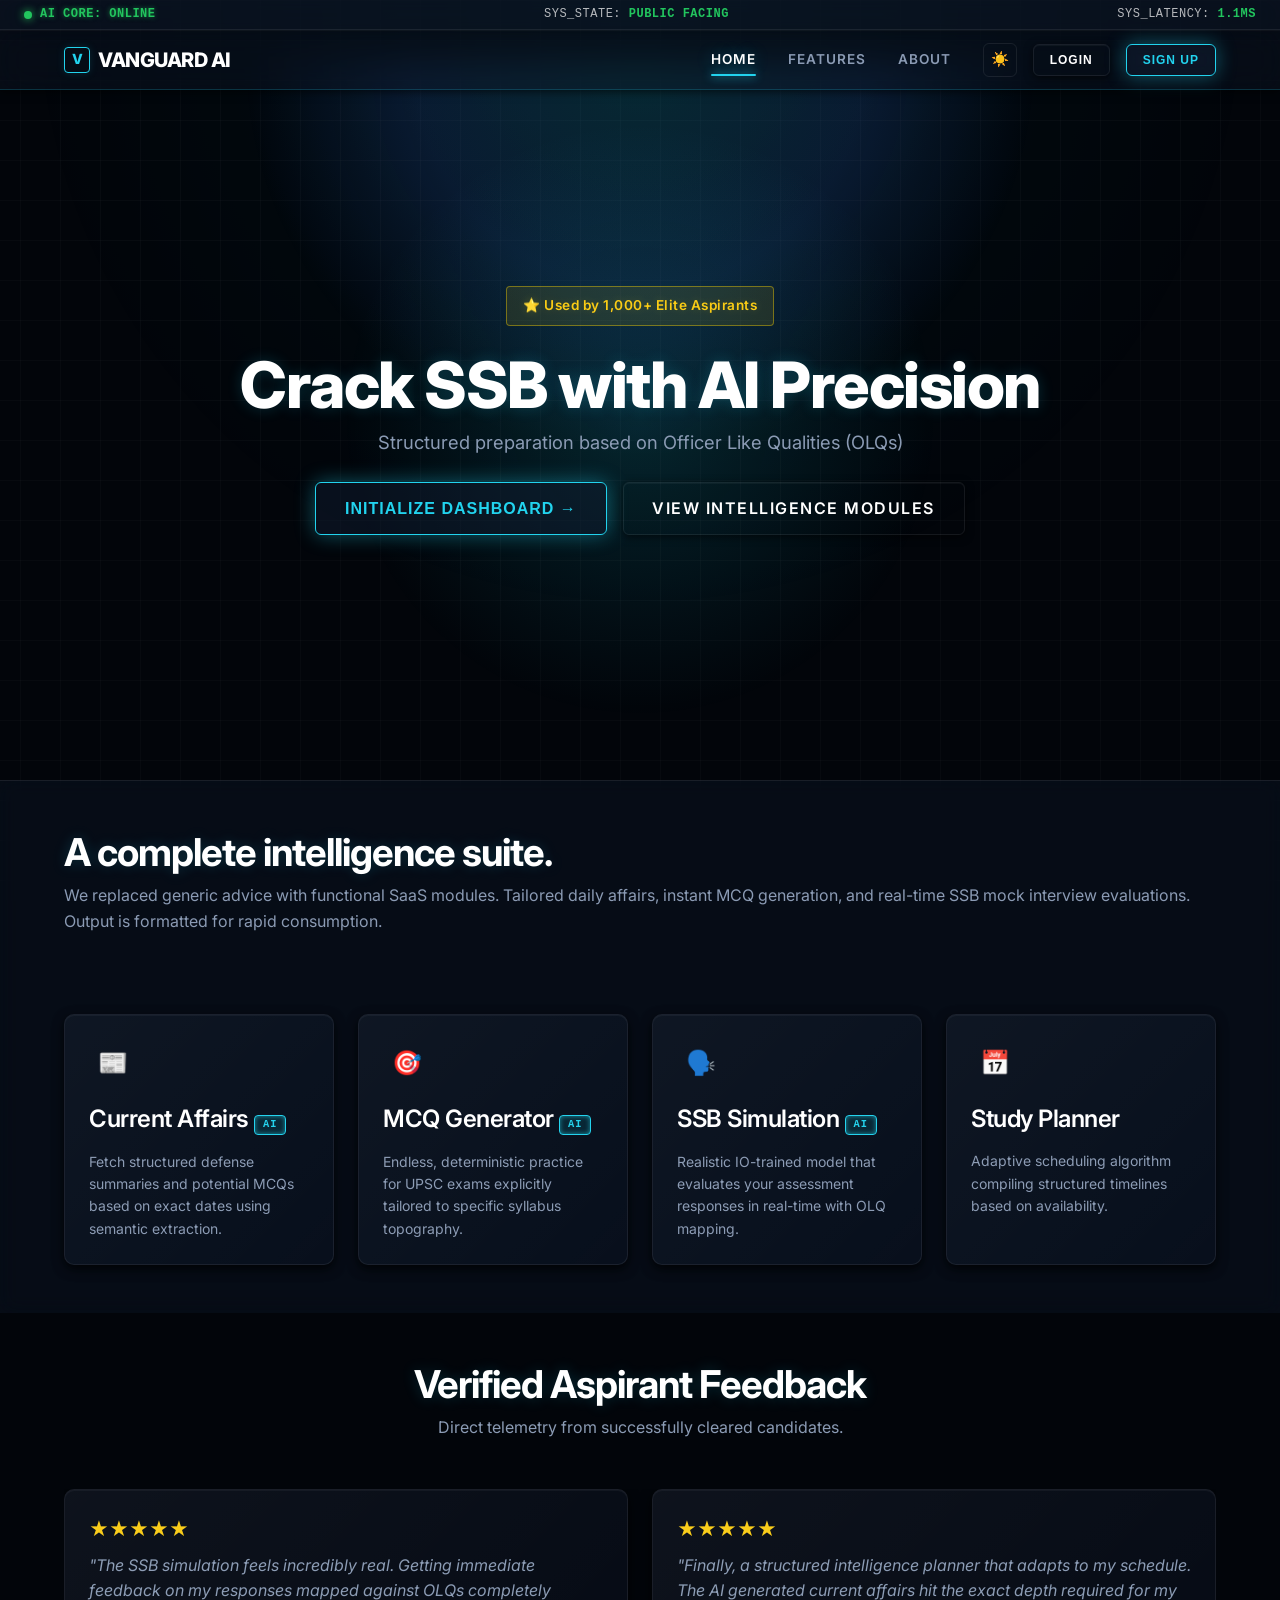
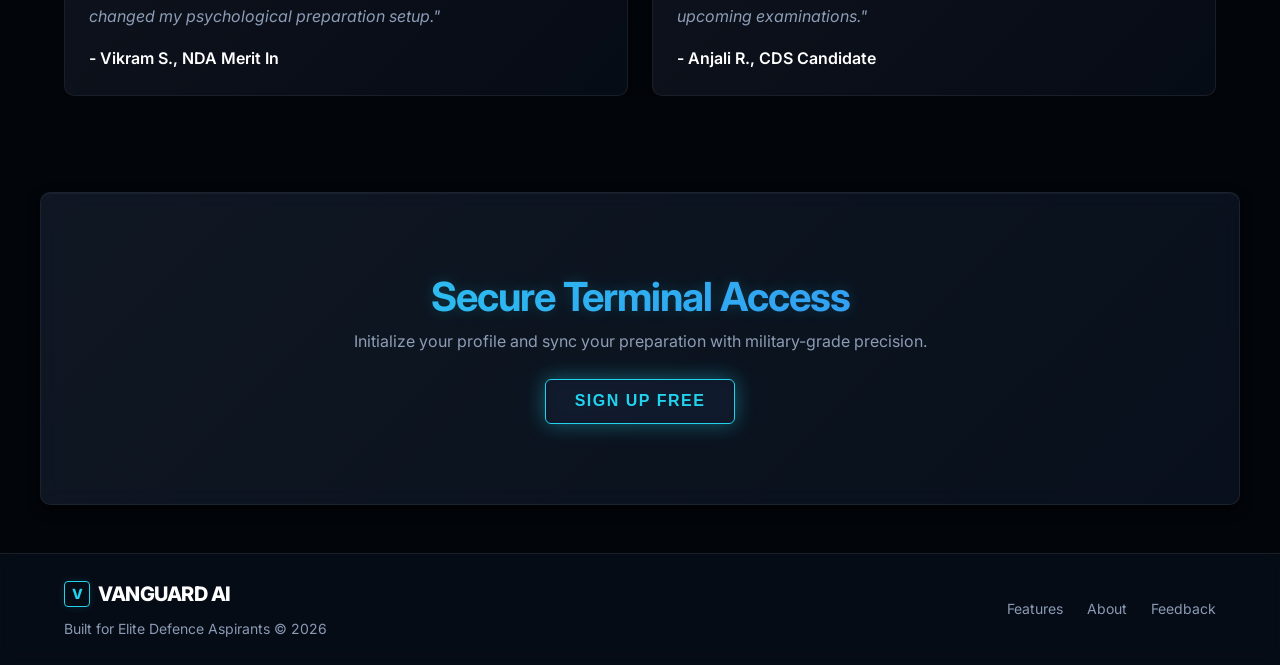
==== commit b5fc8c9e: "updates in ui" ====
--- a/index.html
+++ b/index.html
@@ -18,6 +18,7 @@
     </script>
 </head>
 <body>
+    <div class="grid-background"></div>
     <!-- System Status Bar -->
     <div class="system-status-bar" id="sys-status-bar">
         <div class="status-indicator">
--- a/css/style.css
+++ b/css/style.css
@@ -123,7 +123,13 @@
     -webkit-font-smoothing: antialiased;
     overflow-x: hidden;
     padding-top: 60px;
-    
+    transition: background-color 0.4s ease, color 0.4s ease;
+}
+
+.grid-background {
+    position: fixed;
+    top: 0; left: 0; right: 0; bottom: 0;
+    z-index: -2;
     /* Tech Grid Background (Adapts via CSS filters or transparency) */
     background-image: 
         radial-gradient(circle at 50% 0%, var(--color-primary-glow-subtle) 0%, transparent 60%),
@@ -132,7 +138,8 @@
     background-size: 100% 100%, 40px 40px, 40px 40px;
     background-attachment: fixed;
     background-position: top center;
-    transition: background-color 0.4s ease, color 0.4s ease;
+    opacity: 0.3;
+    pointer-events: none;
 }
 
 /* Utilities */
@@ -182,8 +189,8 @@
 .flex-between { display: flex; align-items: center; justify-content: space-between; }
 
 /* Premium Typography Hierarchy */
-h1 { font-weight: 800; font-size: clamp(2.5rem, 5vw, 4rem); line-height: 1.1; margin-bottom: var(--space-xs); letter-spacing: -1.5px; }
-h2 { font-weight: 700; font-size: clamp(1.8rem, 3vw, 2.5rem); line-height: 1.2; margin-bottom: var(--space-xs); letter-spacing: -1px; }
+h1 { font-weight: 800; font-size: clamp(2.5rem, 5vw, 4rem); line-height: 1.1; margin-bottom: var(--space-xs); letter-spacing: -1.5px; text-shadow: 0 0 15px rgba(34, 211, 238, 0.2); }
+h2 { font-weight: 700; font-size: clamp(1.8rem, 3vw, 2.5rem); line-height: 1.2; margin-bottom: var(--space-xs); letter-spacing: -1px; text-shadow: 0 0 15px rgba(34, 211, 238, 0.2); }
 h3 { font-weight: 600; font-size: 1.5rem; line-height: 1.3; margin-bottom: var(--space-xs); letter-spacing: -0.5px; }
 h4, h5, h6 { font-weight: 600; line-height: 1.4; margin-bottom: var(--space-xs); }
 
--- a/css/components.css
+++ b/css/components.css
@@ -3,12 +3,12 @@
 /* System Status Bar */
 .system-status-bar { width: 100%; height: 30px; background: var(--color-surface-light); backdrop-filter: blur(12px); border-bottom: 1px solid var(--color-border); display: flex; align-items: center; justify-content: space-between; padding: 0 var(--space-md); font-size: 0.75rem; font-family: var(--font-mono); color: var(--sys-text); font-weight: 500; letter-spacing: 0.5px; text-transform: uppercase; z-index: 1001; position: fixed; top: 0; left: 0; right: 0; box-shadow: 0 1px 10px rgba(0,0,0,0.2); }
 .system-status-bar span { color: var(--sys-accent); font-weight: 600; }
-.status-indicator { display: flex; align-items: center; gap: 8px; font-weight: 600; color: var(--color-primary); text-shadow: 0 0 5px var(--color-primary-glow); }
-.status-dot { width: 8px; height: 8px; border-radius: 50%; background: var(--color-primary); box-shadow: 0 0 8px var(--color-primary); animation: pulse-slow 2s infinite; }
-@keyframes pulse-slow { 0%, 100% { transform: scale(1); opacity: 0.8; } 50% { transform: scale(1.2); opacity: 1; box-shadow: 0 0 12px var(--color-primary); } }
+.status-indicator { display: flex; align-items: center; gap: 8px; font-weight: 600; color: var(--color-success); text-shadow: 0 0 5px var(--color-secondary-glow); }
+.status-dot { width: 8px; height: 8px; border-radius: 50%; background: var(--color-success); box-shadow: 0 0 8px var(--color-success); animation: pulse-slow 2s infinite; }
+@keyframes pulse-slow { 0%, 100% { transform: scale(1); opacity: 0.8; } 50% { transform: scale(1.2); opacity: 1; box-shadow: 0 0 12px var(--color-success); } }
 
 /* Navbar */
-.navbar { position: fixed; top: 30px; left: 0; right: 0; height: 60px; background-color: var(--color-bg-light); backdrop-filter: blur(16px); -webkit-backdrop-filter: blur(16px); border-bottom: 1px solid var(--color-border); z-index: 1000; display: flex; align-items: center; opacity: 0; visibility: hidden; transition: opacity 0.3s ease, visibility 0.3s ease, background-color 0.3s ease, border-color 0.3s ease; box-shadow: var(--shadow-sm); }
+.navbar { position: fixed; top: 30px; left: 0; right: 0; height: 60px; background-color: var(--color-bg-light); backdrop-filter: blur(16px); -webkit-backdrop-filter: blur(16px); border-bottom: 1px solid rgba(34, 211, 238, 0.2); z-index: 1000; display: flex; align-items: center; opacity: 0; visibility: hidden; transition: opacity 0.3s ease, visibility 0.3s ease, background-color 0.3s ease, border-color 0.3s ease; box-shadow: var(--shadow-sm); }
 .navbar.is-visible { opacity: 1; visibility: visible; }
 .navbar-inner { display: flex; justify-content: space-between; align-items: center; width: 100%; }
 
@@ -18,7 +18,7 @@
 .nav-links { display: none; gap: 2rem; align-items: center; }
 @media (min-width: 768px) { .nav-links { display: flex; } }
 .nav-links a { font-weight: 600; font-size: 0.85rem; color: var(--color-text-muted); position: relative; text-transform: uppercase; letter-spacing: 1px; transition: color 0.3s ease; }
-.nav-links a:hover, .nav-links a.active { color: var(--color-text); text-shadow: 0 0 10px rgba(255,255,255,0.2); }
+.nav-links a:hover, .nav-links a.active { color: var(--color-text); text-shadow: 0 0 15px rgba(34, 211, 238, 0.4); }
 .nav-links a.active::after { content: ''; position: absolute; bottom: -6px; left: 0; width: 100%; height: 2px; background: var(--color-primary); border-radius: 2px; box-shadow: 0 0 10px var(--color-primary); }
 
 .menu-toggle { display: flex; background: transparent; border: none; cursor: pointer; width: 22px; height: 20px; flex-direction: column; justify-content: space-around; padding: 0; }
@@ -34,8 +34,8 @@
 
 /* Buttons */
 .btn { display: inline-flex; align-items: center; justify-content: center; gap: 0.5rem; padding: 0.6rem 1.4rem; border-radius: var(--radius-sm); font-weight: 600; font-size: 0.85rem; text-transform: uppercase; letter-spacing: 1px; cursor: pointer; transition: all 0.3s cubic-bezier(0.2, 0.8, 0.2, 1); border: 1px solid transparent; box-shadow: var(--shadow-sm); }
-.btn-primary { background: var(--color-surface-light); color: var(--color-primary); border: 1px solid var(--color-primary); backdrop-filter: blur(8px); }
-.btn-primary:hover { font-weight: 700; color: #fff; background: var(--gradient-primary); box-shadow: 0 8px 25px rgba(59, 130, 246, 0.3), inset 0 0 10px rgba(255, 255, 255, 0.2); transform: scale(1.03) translateY(-1px); }
+.btn-primary { background: var(--color-surface-light); color: var(--color-primary); border: 1px solid var(--color-primary); backdrop-filter: blur(8px); box-shadow: 0 0 20px rgba(34, 211, 238, 0.4); }
+.btn-primary:hover { font-weight: 700; color: #fff; background: var(--gradient-primary); box-shadow: 0 0 30px rgba(34, 211, 238, 0.7), inset 0 0 10px rgba(255, 255, 255, 0.2); transform: scale(1.03) translateY(-1px); }
 .btn-primary:active { transform: scale(0.98) translateY(1px); box-shadow: 0 0 5px var(--color-primary-glow); }
 .btn-outline { background-color: transparent; color: var(--color-text); border: 1px solid var(--color-border); }
 .btn-outline:hover { background-color: rgba(59, 130, 246, 0.05); border-color: var(--color-accent); color: var(--color-accent); box-shadow: inset 0 0 15px rgba(59, 130, 246, 0.15); transform: scale(1.02); }
@@ -96,6 +96,21 @@
 
 /* Hero Section */
 .hero-wrapper { position: relative; overflow: hidden; padding-top: 100px; padding-bottom: 40px; }
+.hero-wrapper::before {
+  content: "";
+  position: absolute;
+  width: 600px;
+  height: 600px;
+  background: radial-gradient(
+    circle,
+    rgba(34, 211, 238, 0.15),
+    transparent 70%
+  );
+  top: 50%;
+  left: 50%;
+  transform: translate(-50%, -50%);
+  z-index: 0;
+}
 .hero-glow { position: absolute; top: 0; left: 50%; transform: translateX(-50%); width: 800px; height: 400px; background: radial-gradient(ellipse at top, var(--color-primary-glow-subtle) 0%, rgba(59, 130, 246, 0.15) 40%, transparent 70%); z-index: -1; pointer-events: none; }
 .hero-subtitle { font-size: clamp(1rem, 1.5vw, 1.15rem); color: var(--color-text-muted); max-width: 650px; margin: 0 auto var(--space-md); line-height: 1.6; }
 .trust-line { font-family: var(--font-mono); font-size: 0.8rem; text-transform: uppercase; letter-spacing: 2px; color: var(--color-primary); margin-bottom: var(--space-sm); display: flex; align-items: center; justify-content: center; gap: 0.8rem; text-shadow: 0 0 8px var(--color-primary-glow); }
